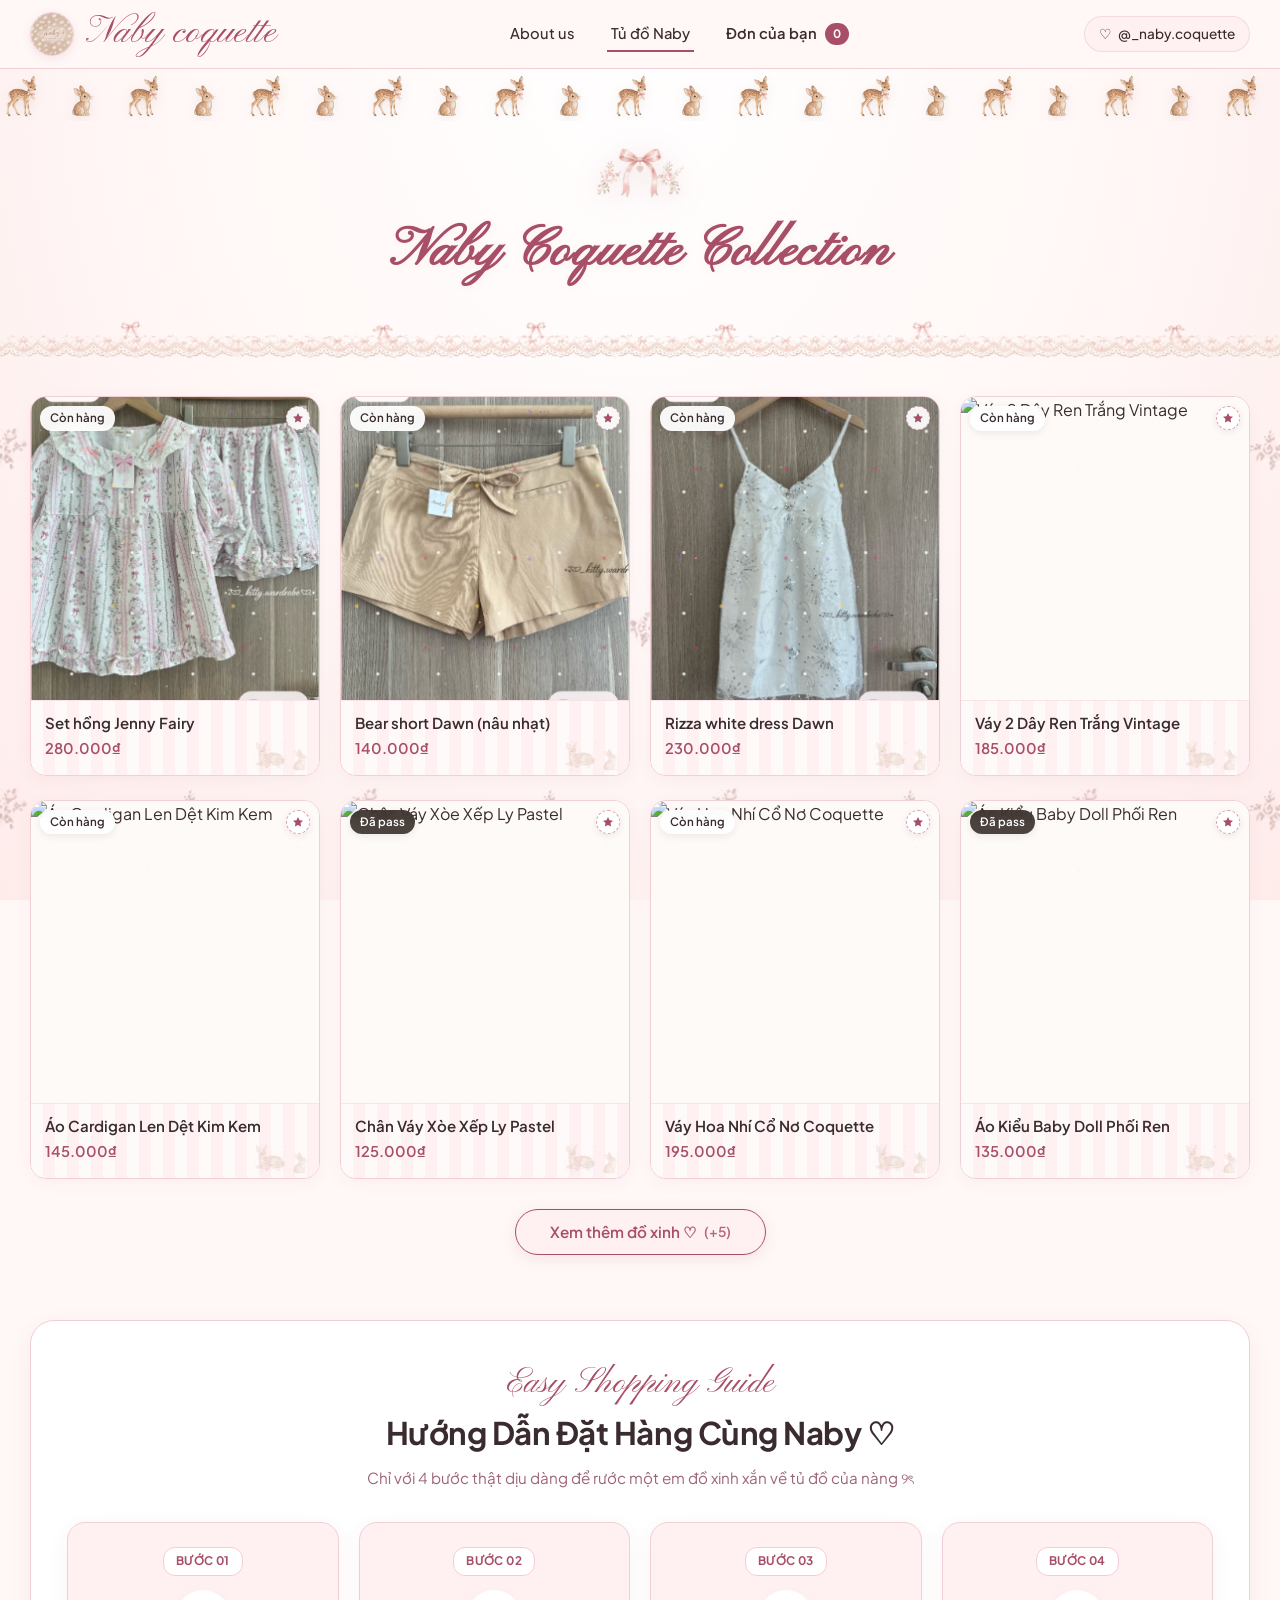
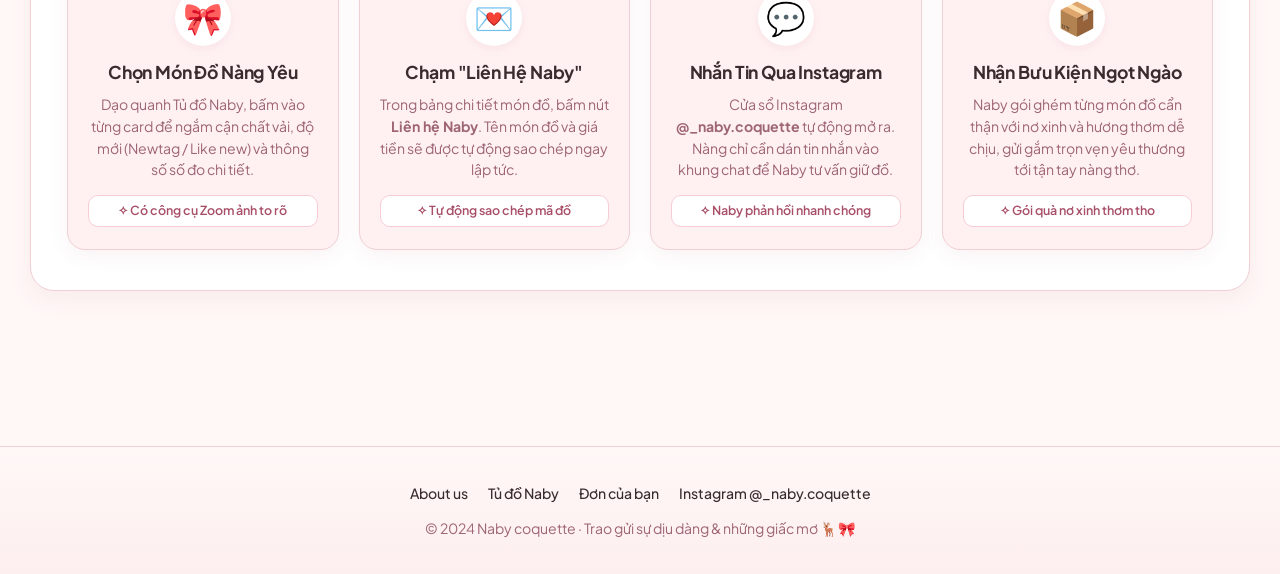
==== index.html @ 5e93a049 "Go bo vung nen hong cuc bo o header, giu nguyen nen tu nhien cua web khong co hoa tiet tu dai ruy ba" ====
<!DOCTYPE html>
<html lang="vi">
<head>
  <meta charset="UTF-8">
  <meta name="viewport" content="width=device-width, initial-scale=1.0">
  <title>Naby coquette ♡ Tủ Đồ Tiểu Thư</title>
  <link rel="icon" type="image/jpeg" href="assets/logo.jpg">
  
  <!-- Font chữ Pinyon Script lãng mạn & Plus Jakarta Sans thanh lịch chuẩn nét -->
  <link rel="preconnect" href="https://fonts.googleapis.com">
  <link rel="preconnect" href="https://fonts.gstatic.com" crossorigin>
  <link href="https://fonts.googleapis.com/css2?family=Pinyon+Script&family=Plus+Jakarta+Sans:ital,wght@0,400;0,500;0,600;0,700;1,400;1,600&display=swap" rel="stylesheet">
  
  <link rel="stylesheet" href="css/style.css">
</head>
<body>

  <!-- 1. THANH ĐIỀU HƯỚNG TRÊN CÙNG (STICKY NAVBAR) -->
  <header class="top-navbar">
    <div class="navbar-container">
      <!-- Logo bên trái -->
      <a href="index.html" class="brand-logo">
        <img src="assets/logo.jpg" alt="Naby coquette" class="brand-logo-img">
        <span class="brand-name">Naby coquette</span>
      </a>

      <!-- 3 Nút cụ thể theo yêu cầu: About us, Tủ đồ Naby, Đơn của bạn -->
      <nav class="nav-links-group">
        <a href="about.html" class="nav-link">About us</a>
        <a href="index.html" class="nav-link active">Tủ đồ Naby</a>
        <a href="orders.html" class="nav-link cart-trigger-link">
          Đơn của bạn <span class="cart-badge-pill" id="cartCount">0</span>
        </a>
      </nav>

      <!-- Phía bên phải: Instagram -->
      <div class="nav-right-actions">
        <a href="https://instagram.com/_naby.coquette" target="_blank" class="ig-pill-btn">
          <span>♡</span>
          <span>@_naby.coquette</span>
        </a>
      </div>
    </div>
  </header>

  <!-- DẢI LINH VẬT NAI & THỎ CHẠY NGANG KHÔNG NỀN (FULL NAI & THỎ, KHÔNG KHOẢNG TRỐNG, LẶP VÔ TẬN) -->
  <div class="mascot-marquee-divider" aria-hidden="true">
    <div class="mascot-marquee-track">
      <!-- Group 1 (56 linh vật liên tục phủ kín màn hình) -->
      <div class="mascot-marquee-group">
        <div class="mascot-parade-item deer-bob">
          <img src="assets/elements/fawn_mascot_hd.png" alt="Fawn" class="parade-fawn">
        </div>
        <div class="mascot-parade-item bunny-hop">
          <img src="assets/elements/bunny_mascot.png" alt="Bunny" class="parade-bunny">
        </div>
        <div class="mascot-parade-item deer-bob delay-1">
          <img src="assets/elements/fawn_mascot_hd.png" alt="Fawn" class="parade-fawn">
        </div>
        <div class="mascot-parade-item bunny-hop delay-2">
          <img src="assets/elements/bunny_mascot.png" alt="Bunny" class="parade-bunny">
        </div>
        <div class="mascot-parade-item deer-bob">
          <img src="assets/elements/fawn_mascot_hd.png" alt="Fawn" class="parade-fawn">
        </div>
        <div class="mascot-parade-item bunny-hop delay-1">
          <img src="assets/elements/bunny_mascot.png" alt="Bunny" class="parade-bunny">
        </div>
        <div class="mascot-parade-item deer-bob delay-2">
          <img src="assets/elements/fawn_mascot_hd.png" alt="Fawn" class="parade-fawn">
        </div>
        <div class="mascot-parade-item bunny-hop">
          <img src="assets/elements/bunny_mascot.png" alt="Bunny" class="parade-bunny">
        </div>
        <div class="mascot-parade-item deer-bob">
          <img src="assets/elements/fawn_mascot_hd.png" alt="Fawn" class="parade-fawn">
        </div>
        <div class="mascot-parade-item bunny-hop">
          <img src="assets/elements/bunny_mascot.png" alt="Bunny" class="parade-bunny">
        </div>
        <div class="mascot-parade-item deer-bob delay-1">
          <img src="assets/elements/fawn_mascot_hd.png" alt="Fawn" class="parade-fawn">
        </div>
        <div class="mascot-parade-item bunny-hop delay-2">
          <img src="assets/elements/bunny_mascot.png" alt="Bunny" class="parade-bunny">
        </div>
        <div class="mascot-parade-item deer-bob">
          <img src="assets/elements/fawn_mascot_hd.png" alt="Fawn" class="parade-fawn">
        </div>
        <div class="mascot-parade-item bunny-hop delay-1">
          <img src="assets/elements/bunny_mascot.png" alt="Bunny" class="parade-bunny">
        </div>
        <div class="mascot-parade-item deer-bob delay-2">
          <img src="assets/elements/fawn_mascot_hd.png" alt="Fawn" class="parade-fawn">
        </div>
        <div class="mascot-parade-item bunny-hop">
          <img src="assets/elements/bunny_mascot.png" alt="Bunny" class="parade-bunny">
        </div>
        <div class="mascot-parade-item deer-bob">
          <img src="assets/elements/fawn_mascot_hd.png" alt="Fawn" class="parade-fawn">
        </div>
        <div class="mascot-parade-item bunny-hop">
          <img src="assets/elements/bunny_mascot.png" alt="Bunny" class="parade-bunny">
        </div>
        <div class="mascot-parade-item deer-bob delay-1">
          <img src="assets/elements/fawn_mascot_hd.png" alt="Fawn" class="parade-fawn">
        </div>
        <div class="mascot-parade-item bunny-hop delay-2">
          <img src="assets/elements/bunny_mascot.png" alt="Bunny" class="parade-bunny">
        </div>
        <div class="mascot-parade-item deer-bob">
          <img src="assets/elements/fawn_mascot_hd.png" alt="Fawn" class="parade-fawn">
        </div>
        <div class="mascot-parade-item bunny-hop delay-1">
          <img src="assets/elements/bunny_mascot.png" alt="Bunny" class="parade-bunny">
        </div>
        <div class="mascot-parade-item deer-bob delay-2">
          <img src="assets/elements/fawn_mascot_hd.png" alt="Fawn" class="parade-fawn">
        </div>
        <div class="mascot-parade-item bunny-hop">
          <img src="assets/elements/bunny_mascot.png" alt="Bunny" class="parade-bunny">
        </div>
        <div class="mascot-parade-item deer-bob">
          <img src="assets/elements/fawn_mascot_hd.png" alt="Fawn" class="parade-fawn">
        </div>
        <div class="mascot-parade-item bunny-hop">
          <img src="assets/elements/bunny_mascot.png" alt="Bunny" class="parade-bunny">
        </div>
        <div class="mascot-parade-item deer-bob delay-1">
          <img src="assets/elements/fawn_mascot_hd.png" alt="Fawn" class="parade-fawn">
        </div>
        <div class="mascot-parade-item bunny-hop delay-2">
          <img src="assets/elements/bunny_mascot.png" alt="Bunny" class="parade-bunny">
        </div>
        <div class="mascot-parade-item deer-bob">
          <img src="assets/elements/fawn_mascot_hd.png" alt="Fawn" class="parade-fawn">
        </div>
        <div class="mascot-parade-item bunny-hop delay-1">
          <img src="assets/elements/bunny_mascot.png" alt="Bunny" class="parade-bunny">
        </div>
        <div class="mascot-parade-item deer-bob delay-2">
          <img src="assets/elements/fawn_mascot_hd.png" alt="Fawn" class="parade-fawn">
        </div>
        <div class="mascot-parade-item bunny-hop">
          <img src="assets/elements/bunny_mascot.png" alt="Bunny" class="parade-bunny">
        </div>
        <div class="mascot-parade-item deer-bob">
          <img src="assets/elements/fawn_mascot_hd.png" alt="Fawn" class="parade-fawn">
        </div>
        <div class="mascot-parade-item bunny-hop">
          <img src="assets/elements/bunny_mascot.png" alt="Bunny" class="parade-bunny">
        </div>
        <div class="mascot-parade-item deer-bob delay-1">
          <img src="assets/elements/fawn_mascot_hd.png" alt="Fawn" class="parade-fawn">
        </div>
        <div class="mascot-parade-item bunny-hop delay-2">
          <img src="assets/elements/bunny_mascot.png" alt="Bunny" class="parade-bunny">
        </div>
        <div class="mascot-parade-item deer-bob">
          <img src="assets/elements/fawn_mascot_hd.png" alt="Fawn" class="parade-fawn">
        </div>
        <div class="mascot-parade-item bunny-hop delay-1">
          <img src="assets/elements/bunny_mascot.png" alt="Bunny" class="parade-bunny">
        </div>
        <div class="mascot-parade-item deer-bob delay-2">
          <img src="assets/elements/fawn_mascot_hd.png" alt="Fawn" class="parade-fawn">
        </div>
        <div class="mascot-parade-item bunny-hop">
          <img src="assets/elements/bunny_mascot.png" alt="Bunny" class="parade-bunny">
        </div>
        <div class="mascot-parade-item deer-bob">
          <img src="assets/elements/fawn_mascot_hd.png" alt="Fawn" class="parade-fawn">
        </div>
        <div class="mascot-parade-item bunny-hop">
          <img src="assets/elements/bunny_mascot.png" alt="Bunny" class="parade-bunny">
        </div>
        <div class="mascot-parade-item deer-bob delay-1">
          <img src="assets/elements/fawn_mascot_hd.png" alt="Fawn" class="parade-fawn">
        </div>
        <div class="mascot-parade-item bunny-hop delay-2">
          <img src="assets/elements/bunny_mascot.png" alt="Bunny" class="parade-bunny">
        </div>
        <div class="mascot-parade-item deer-bob">
          <img src="assets/elements/fawn_mascot_hd.png" alt="Fawn" class="parade-fawn">
        </div>
        <div class="mascot-parade-item bunny-hop delay-1">
          <img src="assets/elements/bunny_mascot.png" alt="Bunny" class="parade-bunny">
        </div>
        <div class="mascot-parade-item deer-bob delay-2">
          <img src="assets/elements/fawn_mascot_hd.png" alt="Fawn" class="parade-fawn">
        </div>
        <div class="mascot-parade-item bunny-hop">
          <img src="assets/elements/bunny_mascot.png" alt="Bunny" class="parade-bunny">
        </div>
        <div class="mascot-parade-item deer-bob">
          <img src="assets/elements/fawn_mascot_hd.png" alt="Fawn" class="parade-fawn">
        </div>
        <div class="mascot-parade-item bunny-hop">
          <img src="assets/elements/bunny_mascot.png" alt="Bunny" class="parade-bunny">
        </div>
        <div class="mascot-parade-item deer-bob delay-1">
          <img src="assets/elements/fawn_mascot_hd.png" alt="Fawn" class="parade-fawn">
        </div>
        <div class="mascot-parade-item bunny-hop delay-2">
          <img src="assets/elements/bunny_mascot.png" alt="Bunny" class="parade-bunny">
        </div>
        <div class="mascot-parade-item deer-bob">
          <img src="assets/elements/fawn_mascot_hd.png" alt="Fawn" class="parade-fawn">
        </div>
        <div class="mascot-parade-item bunny-hop delay-1">
          <img src="assets/elements/bunny_mascot.png" alt="Bunny" class="parade-bunny">
        </div>
        <div class="mascot-parade-item deer-bob delay-2">
          <img src="assets/elements/fawn_mascot_hd.png" alt="Fawn" class="parade-fawn">
        </div>
        <div class="mascot-parade-item bunny-hop">
          <img src="assets/elements/bunny_mascot.png" alt="Bunny" class="parade-bunny">
        </div>
      </div>
      <!-- Group 2 (Bản sao hoàn hảo để lặp vô tận không vết ghép) -->
      <div class="mascot-marquee-group">
        <div class="mascot-parade-item deer-bob">
          <img src="assets/elements/fawn_mascot_hd.png" alt="Fawn" class="parade-fawn">
        </div>
        <div class="mascot-parade-item bunny-hop">
          <img src="assets/elements/bunny_mascot.png" alt="Bunny" class="parade-bunny">
        </div>
        <div class="mascot-parade-item deer-bob delay-1">
          <img src="assets/elements/fawn_mascot_hd.png" alt="Fawn" class="parade-fawn">
        </div>
        <div class="mascot-parade-item bunny-hop delay-2">
          <img src="assets/elements/bunny_mascot.png" alt="Bunny" class="parade-bunny">
        </div>
        <div class="mascot-parade-item deer-bob">
          <img src="assets/elements/fawn_mascot_hd.png" alt="Fawn" class="parade-fawn">
        </div>
        <div class="mascot-parade-item bunny-hop delay-1">
          <img src="assets/elements/bunny_mascot.png" alt="Bunny" class="parade-bunny">
        </div>
        <div class="mascot-parade-item deer-bob delay-2">
          <img src="assets/elements/fawn_mascot_hd.png" alt="Fawn" class="parade-fawn">
        </div>
        <div class="mascot-parade-item bunny-hop">
          <img src="assets/elements/bunny_mascot.png" alt="Bunny" class="parade-bunny">
        </div>
        <div class="mascot-parade-item deer-bob">
          <img src="assets/elements/fawn_mascot_hd.png" alt="Fawn" class="parade-fawn">
        </div>
        <div class="mascot-parade-item bunny-hop">
          <img src="assets/elements/bunny_mascot.png" alt="Bunny" class="parade-bunny">
        </div>
        <div class="mascot-parade-item deer-bob delay-1">
          <img src="assets/elements/fawn_mascot_hd.png" alt="Fawn" class="parade-fawn">
        </div>
        <div class="mascot-parade-item bunny-hop delay-2">
          <img src="assets/elements/bunny_mascot.png" alt="Bunny" class="parade-bunny">
        </div>
        <div class="mascot-parade-item deer-bob">
          <img src="assets/elements/fawn_mascot_hd.png" alt="Fawn" class="parade-fawn">
        </div>
        <div class="mascot-parade-item bunny-hop delay-1">
          <img src="assets/elements/bunny_mascot.png" alt="Bunny" class="parade-bunny">
        </div>
        <div class="mascot-parade-item deer-bob delay-2">
          <img src="assets/elements/fawn_mascot_hd.png" alt="Fawn" class="parade-fawn">
        </div>
        <div class="mascot-parade-item bunny-hop">
          <img src="assets/elements/bunny_mascot.png" alt="Bunny" class="parade-bunny">
        </div>
        <div class="mascot-parade-item deer-bob">
          <img src="assets/elements/fawn_mascot_hd.png" alt="Fawn" class="parade-fawn">
        </div>
        <div class="mascot-parade-item bunny-hop">
          <img src="assets/elements/bunny_mascot.png" alt="Bunny" class="parade-bunny">
        </div>
        <div class="mascot-parade-item deer-bob delay-1">
          <img src="assets/elements/fawn_mascot_hd.png" alt="Fawn" class="parade-fawn">
        </div>
        <div class="mascot-parade-item bunny-hop delay-2">
          <img src="assets/elements/bunny_mascot.png" alt="Bunny" class="parade-bunny">
        </div>
        <div class="mascot-parade-item deer-bob">
          <img src="assets/elements/fawn_mascot_hd.png" alt="Fawn" class="parade-fawn">
        </div>
        <div class="mascot-parade-item bunny-hop delay-1">
          <img src="assets/elements/bunny_mascot.png" alt="Bunny" class="parade-bunny">
        </div>
        <div class="mascot-parade-item deer-bob delay-2">
          <img src="assets/elements/fawn_mascot_hd.png" alt="Fawn" class="parade-fawn">
        </div>
        <div class="mascot-parade-item bunny-hop">
          <img src="assets/elements/bunny_mascot.png" alt="Bunny" class="parade-bunny">
        </div>
        <div class="mascot-parade-item deer-bob">
          <img src="assets/elements/fawn_mascot_hd.png" alt="Fawn" class="parade-fawn">
        </div>
        <div class="mascot-parade-item bunny-hop">
          <img src="assets/elements/bunny_mascot.png" alt="Bunny" class="parade-bunny">
        </div>
        <div class="mascot-parade-item deer-bob delay-1">
          <img src="assets/elements/fawn_mascot_hd.png" alt="Fawn" class="parade-fawn">
        </div>
        <div class="mascot-parade-item bunny-hop delay-2">
          <img src="assets/elements/bunny_mascot.png" alt="Bunny" class="parade-bunny">
        </div>
        <div class="mascot-parade-item deer-bob">
          <img src="assets/elements/fawn_mascot_hd.png" alt="Fawn" class="parade-fawn">
        </div>
        <div class="mascot-parade-item bunny-hop delay-1">
          <img src="assets/elements/bunny_mascot.png" alt="Bunny" class="parade-bunny">
        </div>
        <div class="mascot-parade-item deer-bob delay-2">
          <img src="assets/elements/fawn_mascot_hd.png" alt="Fawn" class="parade-fawn">
        </div>
        <div class="mascot-parade-item bunny-hop">
          <img src="assets/elements/bunny_mascot.png" alt="Bunny" class="parade-bunny">
        </div>
        <div class="mascot-parade-item deer-bob">
          <img src="assets/elements/fawn_mascot_hd.png" alt="Fawn" class="parade-fawn">
        </div>
        <div class="mascot-parade-item bunny-hop">
          <img src="assets/elements/bunny_mascot.png" alt="Bunny" class="parade-bunny">
        </div>
        <div class="mascot-parade-item deer-bob delay-1">
          <img src="assets/elements/fawn_mascot_hd.png" alt="Fawn" class="parade-fawn">
        </div>
        <div class="mascot-parade-item bunny-hop delay-2">
          <img src="assets/elements/bunny_mascot.png" alt="Bunny" class="parade-bunny">
        </div>
        <div class="mascot-parade-item deer-bob">
          <img src="assets/elements/fawn_mascot_hd.png" alt="Fawn" class="parade-fawn">
        </div>
        <div class="mascot-parade-item bunny-hop delay-1">
          <img src="assets/elements/bunny_mascot.png" alt="Bunny" class="parade-bunny">
        </div>
        <div class="mascot-parade-item deer-bob delay-2">
          <img src="assets/elements/fawn_mascot_hd.png" alt="Fawn" class="parade-fawn">
        </div>
        <div class="mascot-parade-item bunny-hop">
          <img src="assets/elements/bunny_mascot.png" alt="Bunny" class="parade-bunny">
        </div>
        <div class="mascot-parade-item deer-bob">
          <img src="assets/elements/fawn_mascot_hd.png" alt="Fawn" class="parade-fawn">
        </div>
        <div class="mascot-parade-item bunny-hop">
          <img src="assets/elements/bunny_mascot.png" alt="Bunny" class="parade-bunny">
        </div>
        <div class="mascot-parade-item deer-bob delay-1">
          <img src="assets/elements/fawn_mascot_hd.png" alt="Fawn" class="parade-fawn">
        </div>
        <div class="mascot-parade-item bunny-hop delay-2">
          <img src="assets/elements/bunny_mascot.png" alt="Bunny" class="parade-bunny">
        </div>
        <div class="mascot-parade-item deer-bob">
          <img src="assets/elements/fawn_mascot_hd.png" alt="Fawn" class="parade-fawn">
        </div>
        <div class="mascot-parade-item bunny-hop delay-1">
          <img src="assets/elements/bunny_mascot.png" alt="Bunny" class="parade-bunny">
        </div>
        <div class="mascot-parade-item deer-bob delay-2">
          <img src="assets/elements/fawn_mascot_hd.png" alt="Fawn" class="parade-fawn">
        </div>
        <div class="mascot-parade-item bunny-hop">
          <img src="assets/elements/bunny_mascot.png" alt="Bunny" class="parade-bunny">
        </div>
        <div class="mascot-parade-item deer-bob">
          <img src="assets/elements/fawn_mascot_hd.png" alt="Fawn" class="parade-fawn">
        </div>
        <div class="mascot-parade-item bunny-hop">
          <img src="assets/elements/bunny_mascot.png" alt="Bunny" class="parade-bunny">
        </div>
        <div class="mascot-parade-item deer-bob delay-1">
          <img src="assets/elements/fawn_mascot_hd.png" alt="Fawn" class="parade-fawn">
        </div>
        <div class="mascot-parade-item bunny-hop delay-2">
          <img src="assets/elements/bunny_mascot.png" alt="Bunny" class="parade-bunny">
        </div>
        <div class="mascot-parade-item deer-bob">
          <img src="assets/elements/fawn_mascot_hd.png" alt="Fawn" class="parade-fawn">
        </div>
        <div class="mascot-parade-item bunny-hop delay-1">
          <img src="assets/elements/bunny_mascot.png" alt="Bunny" class="parade-bunny">
        </div>
        <div class="mascot-parade-item deer-bob delay-2">
          <img src="assets/elements/fawn_mascot_hd.png" alt="Fawn" class="parade-fawn">
        </div>
        <div class="mascot-parade-item bunny-hop">
          <img src="assets/elements/bunny_mascot.png" alt="Bunny" class="parade-bunny">
        </div>
      </div>
    </div>
  </div>

    <!-- Tiêu đề danh mục sản phẩm -->
    <div class="content-container">
      <div class="catalog-header">
        <div class="catalog-header-bow">
          <img src="assets/elements/coquette_pink_bow.png" alt="Naby Coquette Pink Bow" class="catalog-bow-motif">
        </div>
        <h1 class="wardrobe-script-tag">Naby Coquette Collection</h1>
      </div>
    </div>

  <!-- Dải ruy băng ren kéo dài full màn hình ngăn cách chuẩn ảnh mẫu 1 -->
  <div class="lace-ribbon-divider" aria-hidden="true"></div>

  <!-- PHẦN THÂN TỦ ĐỒ NABY (NỀN CÓ HOẠ TIẾT HOA NHÍ VINTAGE) -->
  <main class="main-content-white wardrobe-page-main">
    <div class="content-container">

      <!-- Danh mục sản phẩm & Lưới 4 cột -->
      <section class="catalog-section" id="wardrobe-section">
        <!-- Lưới sản phẩm 4 cột chuẩn phong cách ảnh mẫu -->
        <div class="products-grid-4col" id="productsGrid"></div>

        <!-- Nút Xem thêm sản phẩm (mặc định chỉ hiện 8 card) -->
        <div class="load-more-container" id="loadMoreContainer">
          <button class="btn-load-more" id="btnLoadMore" type="button">
            <span>Xem thêm đồ xinh ♡</span>
            <span class="load-more-count" id="loadMoreCount">(+6)</span>
          </button>
        </div>
      </section>

      <!-- HƯỚNG DẪN ĐẶT HÀNG (DẠNG CARD BÌNH THƯỜNG KHÔNG CAROUSEL) -->
      <section class="order-guide-section" id="orderGuideSection">
        <div class="order-guide-header">
          <span class="guide-subtitle-script">Easy Shopping Guide</span>
          <h2 class="guide-main-title">Hướng Dẫn Đặt Hàng Cùng Naby ♡</h2>
          <p class="guide-intro-desc">
            Chỉ với 4 bước thật dịu dàng để rước một em đồ xinh xắn về tủ đồ của nàng ୨ৎ
          </p>
        </div>

        <!-- Lưới 4 Card Hướng Dẫn bình thường -->
        <div class="guide-cards-grid" id="guideCardsGrid">
          <!-- Bước 1 -->
          <div class="guide-card">
            <div class="guide-card-badge">Bước 01</div>
            <div class="guide-card-icon">🎀</div>
            <h3 class="guide-card-title">Chọn Món Đồ Nàng Yêu</h3>
            <p class="guide-card-desc">
              Dạo quanh Tủ đồ Naby, bấm vào từng card để ngắm cận chất vải, độ mới (Newtag / Like new) và thông số số đo chi tiết.
            </p>
            <div class="guide-card-tip">✧ Có công cụ Zoom ảnh to rõ</div>
          </div>

          <!-- Bước 2 -->
          <div class="guide-card">
            <div class="guide-card-badge">Bước 02</div>
            <div class="guide-card-icon">💌</div>
            <h3 class="guide-card-title">Chạm "Liên Hệ Naby"</h3>
            <p class="guide-card-desc">
              Trong bảng chi tiết món đồ, bấm nút <strong>Liên hệ Naby</strong>. Tên món đồ và giá tiền sẽ được tự động sao chép ngay lập tức.
            </p>
            <div class="guide-card-tip">✧ Tự động sao chép mã đồ</div>
          </div>

          <!-- Bước 3 -->
          <div class="guide-card">
            <div class="guide-card-badge">Bước 03</div>
            <div class="guide-card-icon">💬</div>
            <h3 class="guide-card-title">Nhắn Tin Qua Instagram</h3>
            <p class="guide-card-desc">
              Cửa sổ Instagram <strong>@_naby.coquette</strong> tự động mở ra. Nàng chỉ cần dán tin nhắn vào khung chat để Naby tư vấn giữ đồ.
            </p>
            <div class="guide-card-tip">✧ Naby phản hồi nhanh chóng</div>
          </div>

          <!-- Bước 4 -->
          <div class="guide-card">
            <div class="guide-card-badge">Bước 04</div>
            <div class="guide-card-icon">📦</div>
            <h3 class="guide-card-title">Nhận Bưu Kiện Ngọt Ngào</h3>
            <p class="guide-card-desc">
              Naby gói ghém từng món đồ cẩn thận với nơ xinh và hương thơm dễ chịu, gửi gắm trọn vẹn yêu thương tới tận tay nàng thơ.
            </p>
            <div class="guide-card-tip">✧ Gói quà nơ xinh thơm tho</div>
          </div>
        </div>
      </section>

    </div>
  </main>

  <!-- POPUP CHI TIẾT SẢN PHẨM (CHUẨN ẢNH 2 THE NABY LOOK) -->
  <div class="product-modal-backdrop" id="productModal" style="display: none;" aria-hidden="true">
    <div class="product-modal-card" role="dialog" aria-modal="true">
      <button class="modal-close-btn" id="modalCloseBtn" type="button" aria-label="Đóng popup">✕</button>

      <!-- Khung xem ảnh chính -->
      <div class="modal-gallery-stage">
        <img src="" alt="" class="modal-main-image" id="modalMainImg">

        <!-- Nút Prev / Next ảnh -->
        <button class="modal-arrow-btn modal-arrow-prev" id="modalPrevBtn" type="button" aria-label="Ảnh trước">
          <svg width="20" height="20" viewBox="0 0 24 24" fill="none" stroke="currentColor" stroke-width="2.5" stroke-linecap="round" stroke-linejoin="round">
            <polyline points="15 18 9 12 15 6"></polyline>
          </svg>
        </button>
        <button class="modal-arrow-btn modal-arrow-next" id="modalNextBtn" type="button" aria-label="Ảnh sau">
          <svg width="20" height="20" viewBox="0 0 24 24" fill="none" stroke="currentColor" stroke-width="2.5" stroke-linecap="round" stroke-linejoin="round">
            <polyline points="9 18 15 12 9 6"></polyline>
          </svg>
        </button>

        <!-- Thanh công cụ Zoom ở giữa phía dưới ảnh -->
        <div class="modal-zoom-controls">
          <button class="modal-zoom-action" id="modalZoomOut" type="button" title="Thu nhỏ">
            <svg width="14" height="14" viewBox="0 0 24 24" fill="none" stroke="currentColor" stroke-width="2.5"><circle cx="11" cy="11" r="8"/><line x1="21" y1="21" x2="16.65" y2="16.65"/><line x1="8" y1="11" x2="14" y2="11"/></svg>
          </button>
          <span class="modal-zoom-val" id="modalZoomVal">100%</span>
          <button class="modal-zoom-action" id="modalZoomIn" type="button" title="Phóng to">
            <svg width="14" height="14" viewBox="0 0 24 24" fill="none" stroke="currentColor" stroke-width="2.5"><circle cx="11" cy="11" r="8"/><line x1="21" y1="21" x2="16.65" y2="16.65"/><line x1="11" y1="8" x2="11" y2="14"/><line x1="8" y1="11" x2="14" y2="11"/></svg>
          </button>
          <button class="modal-zoom-action" id="modalZoomReset" type="button" title="Đặt lại">
            <svg width="14" height="14" viewBox="0 0 24 24" fill="none" stroke="currentColor" stroke-width="2.5"><path d="M3 12a9 9 0 1 0 9-9 9.75 9.75 0 0 0-6.74 2.74L3 8"/><polyline points="3 3 3 8 8 8"/></svg>
          </button>
        </div>

        <!-- Đếm số ảnh góc phải phía dưới ảnh -->
        <div class="modal-image-counter" id="modalImgCounter">1 / 1</div>
      </div>

      <!-- Thông tin sản phẩm -->
      <div class="modal-body-content">
        <div class="modal-brand-tag">THE NABY LOOK</div>
        <div class="modal-title-price-row">
          <h2 class="modal-prod-title" id="modalProdTitle"></h2>
          <div class="modal-prod-price" id="modalProdPrice"></div>
        </div>

        <!-- Chi tiết thông số món đồ (hiển thị khi ấn vào card) -->
        <div class="modal-specs-box" id="modalSpecsBox"></div>

        <!-- Khung chỉ 1 ô duy nhất: Liên hệ Naby (theo đúng yêu cầu người dùng) -->
        <div class="modal-contact-box">
          <p class="modal-contact-hint">Chọn điều bạn muốn, Naby đã sẵn sàng hỗ trợ bạn ♡</p>
          <button class="btn-contact-naby" id="btnContactNaby" type="button">
            <svg width="18" height="18" viewBox="0 0 24 24" fill="none" stroke="currentColor" stroke-width="2" stroke-linecap="round" stroke-linejoin="round">
              <rect width="20" height="20" x="2" y="2" rx="5" ry="5"></rect>
              <path d="M16 11.37A4 4 0 1 1 12.63 8 4 4 0 0 1 16 11.37z"></path>
              <line x1="17.5" y1="6.5" x2="17.51" y2="6.5"></line>
            </svg>
            <span>Liên hệ Naby</span>
          </button>
        </div>

        <!-- Dải thumbnail ảnh nhỏ phía dưới -->
        <div class="modal-thumbs-row" id="modalThumbsRow"></div>
      </div>
    </div>
  </div>

  <!-- THÔNG BÁO TOAST KHI THÊM ĐỒ VÀO GIỎ -->
  <div class="toast-notification" id="toastNotification">
    <span class="toast-icon">🎀</span>
    <span class="toast-message" id="toastMessage">Đã thêm vào Đơn của bạn ♡</span>
    <a href="orders.html" class="toast-link">Xem đơn →</a>
  </div>

  <!-- CHÂN TRANG FOOTER -->
  <footer class="site-footer">
    <div class="footer-links">
      <a href="about.html" class="footer-link">About us</a>
      <a href="index.html" class="footer-link">Tủ đồ Naby</a>
      <a href="orders.html" class="footer-link">Đơn của bạn</a>
      <a href="https://instagram.com/_naby.coquette" target="_blank" class="footer-link">Instagram @_naby.coquette</a>
    </div>
    <p>© 2024 Naby coquette · Trao gửi sự dịu dàng & những giấc mơ 🦌🎀</p>
  </footer>

  <!-- SCRIPTS -->
  <script src="js/items.js"></script>
  <script src="js/app.js"></script>
</body>
</html>
---- css/style.css ----
/* ====================================================
   NABY COQUETTE - BOUTIQUE MINIMAL & VINTAGE BANNER
   Bố cục chuẩn theo ảnh 2 (Mandy Crimson style)
   Hero banner ảnh 3 & Nền trắng tinh khôi bên dưới
==================================================== */

:root {
  /* Nền chính theo yêu cầu */
  --bg-page: #FFF8F7;
  --bg-pastel-pink: #FFF8F7;
  --bg-pastel-light: #ffffff;
  --bg-soft: #FFF1F2;
  --bg-white: transparent;

  /* Khung/card theo yêu cầu */
  --bg-card: #FFF1F2;
  --bg-card-solid: #FFF1F2;
  --bg-banner-frame: #FFF1F2;
  --border-card: #F0CFD5;
  --border-banner: #F0CFD5;
  --border-pink: #E5B4BE;
  --border-pink-light: #F0CFD5;
  --border-light: rgba(168, 79, 104, 0.14);
  --border-dark: #3a2b2e;

  --fawn-dark: #3a2b2e;
  --fawn-brown: #6b4d54;

  /* Hồng đậm nhấn theo yêu cầu */
  --dusty-rose: #A84F68;
  --dusty-rose-light: #FCE8EC;
  --ribbon-pink: #F8D5DE;
  --price-color: #A84F68;

  /* Hồng chữ phụ theo yêu cầu */
  --text-muted: #9E6575;

  --font-script: 'Pinyon Script', cursive;
  --font-sans: 'Plus Jakarta Sans', -apple-system, BlinkMacSystemFont, 'Segoe UI', Roboto, sans-serif;
  --font-serif: var(--font-sans);
}

* {
  box-sizing: border-box;
  margin: 0;
  padding: 0;
  scroll-behavior: smooth;
  -webkit-tap-highlight-color: transparent;
}

body {
  background-color: #FFF8F7;
  background-image: 
    radial-gradient(ellipse at 50% 0%, #ffffff 0%, #FFF8F7 50%, #FEECEB 100%),
    radial-gradient(circle at 15% 40%, rgba(255, 241, 242, 0.8) 0%, transparent 60%),
    radial-gradient(circle at 85% 75%, rgba(254, 235, 238, 0.8) 0%, transparent 60%);
  background-repeat: no-repeat;
  background-position: center top;
  background-size: 100% 100%;
  background-attachment: fixed;
  color: var(--fawn-dark);
  font-family: var(--font-sans);
  line-height: 1.6;
  min-height: 100vh;
  overflow-x: hidden;
}

/* Hoạ tiết hoa nhí vintage trên trang About & trang Orders */
body.page-about,
body.page-orders {
  background-image: 
    url('../assets/elements/coquette_floral_pattern_tile.png'),
    radial-gradient(ellipse at 50% 0%, #ffffff 0%, #FFF8F7 50%, #FEECEB 100%),
    radial-gradient(circle at 15% 40%, rgba(255, 241, 242, 0.8) 0%, transparent 60%),
    radial-gradient(circle at 85% 75%, rgba(254, 235, 238, 0.8) 0%, transparent 60%);
  background-repeat: 
    repeat,
    no-repeat,
    no-repeat,
    no-repeat;
  background-position: 
    center top,
    center top,
    center top,
    center top;
  background-size: 
    360px 360px,
    100% 100%,
    100% 100%,
    100% 100%;
  background-attachment: 
    fixed,
    fixed,
    fixed,
    fixed;
}

@media (max-width: 768px) {
  body.page-about,
  body.page-orders {
    background-size: 
      260px 260px,
      100% 100%,
      100% 100%,
      100% 100%;
    background-attachment: 
      scroll,
      fixed,
      fixed,
      fixed;
  }
}

/* ====================================================
   1. THANH ĐIỀU HƯỚNG TRÊN CÙNG (STICKY NAVBAR MỜ TRONG SUỐT)
==================================================== */
.top-navbar {
  position: sticky;
  top: 0;
  background: rgba(255, 248, 247, 0.95);
  backdrop-filter: blur(12px);
  -webkit-backdrop-filter: blur(12px);
  border-bottom: 1px solid var(--border-card);
  z-index: 1000;
  transition: all 0.3s ease;
}

.navbar-container {
  max-width: 1320px;
  margin: 0 auto;
  padding: 12px 30px;
  display: flex;
  align-items: center;
  justify-content: space-between;
}

/* Logo bên trái */
.brand-logo {
  display: flex;
  align-items: center;
  gap: 12px;
  text-decoration: none;
  color: var(--fawn-dark);
}
.brand-logo-img {
  width: 44px;
  height: 44px;
  border-radius: 50%;
  object-fit: cover;
  border: 1.5px solid var(--border-card);
  box-shadow: 0 3px 10px rgba(168, 79, 104, 0.12);
  transition: transform 0.3s ease, box-shadow 0.3s ease;
  flex-shrink: 0;
}
.brand-logo:hover .brand-logo-img {
  transform: rotate(-6deg) scale(1.08);
  box-shadow: 0 5px 14px rgba(168, 79, 104, 0.2);
}
.brand-name {
  font-family: var(--font-script);
  font-size: 2.35rem;
  font-weight: 500;
  color: var(--dusty-rose);
  line-height: 1;
  display: inline-block;
  letter-spacing: 0.01em;
  transition: color 0.2s ease;
  white-space: nowrap;
}
.brand-logo:hover .brand-name {
  color: #8e3e54;
}

/* Các nút điều hướng chính: About us, Tủ đồ Naby, Đơn của bạn */
.nav-links-group {
  display: flex;
  align-items: center;
  gap: 28px;
}

.nav-link {
  text-decoration: none;
  color: var(--fawn-dark);
  font-size: 0.92rem;
  font-weight: 500;
  padding: 6px 4px;
  position: relative;
  background: none;
  border: none;
  cursor: pointer;
  font-family: var(--font-sans);
  transition: color 0.25s ease;
  display: inline-flex;
  align-items: center;
  gap: 6px;
}

.nav-link::after {
  content: "";
  position: absolute;
  bottom: 0;
  left: 0;
  width: 0;
  height: 2px;
  background-color: var(--dusty-rose);
  transition: width 0.25s ease;
}

.nav-link:hover {
  color: var(--dusty-rose);
}

.nav-link:hover::after,
.nav-link.active::after {
  width: 100%;
}

/* Nút giỏ hàng "Đơn của bạn" */
.cart-trigger-link {
  font-weight: 600;
}
.cart-badge-pill {
  background: var(--dusty-rose);
  color: #ffffff;
  font-size: 0.72rem;
  font-weight: 700;
  padding: 2px 8px;
  border-radius: 12px;
  margin-left: 2px;
  transition: transform 0.2s ease;
}

/* Nút phụ bên phải: Instagram */
.nav-right-actions {
  display: flex;
  align-items: center;
  gap: 14px;
}
.ig-pill-btn {
  display: inline-flex;
  align-items: center;
  gap: 6px;
  padding: 6px 14px;
  border-radius: 20px;
  border: 1px solid var(--border-light);
  color: var(--fawn-dark);
  text-decoration: none;
  font-size: 0.85rem;
  font-weight: 500;
  transition: all 0.25s ease;
  background: var(--bg-card);
}
.ig-pill-btn:hover {
  border-color: var(--dusty-rose);
  color: var(--dusty-rose);
  background: var(--dusty-rose-light);
}

/* ====================================================
   2. HERO BANNER (ẢNH 3 - BỨC TRANH TOÀN CẢNH NABY)
   Tự động fit và zoom ra vào mượt mà theo kích thước Desktop
==================================================== */
.hero-banner-section {
  width: 100%;
  background: var(--bg-pastel-pink);
  overflow: hidden;
  border-bottom: 1px solid var(--border-light);
  position: relative;
  display: block;
}

.hero-banner-container {
  width: 100%;
  max-width: 100%;
  margin: 0;
  padding: 0;
  position: relative;
  overflow: hidden;
}

.hero-banner-picture {
  display: block;
  width: 100%;
  height: 100%;
}

/* Hiển thị tràn viền 100%, tự động co giãn/zoom theo kích thước màn hình */
.hero-banner-img {
  width: 100%;
  height: auto;
  aspect-ratio: 3 / 1;
  display: block;
  object-fit: cover;
  object-position: center;
  image-rendering: -webkit-optimize-contrast;
  image-rendering: high-quality;
  filter: contrast(1.02);
}

/* ====================================================
   3. PHẦN TỦ ĐỒ NABY (NỀN HOA NHÍ VINTAGE TỪ DẢI RUY BĂNG TRỞ XUỐNG)
==================================================== */
.main-content-white {
  background-color: transparent;
  padding: 0 0 80px;
}

.wardrobe-page-main {
  background-image: url('../assets/elements/coquette_floral_pattern_tile.png');
  background-repeat: repeat;
  background-position: center top;
  background-size: 360px 360px;
  background-attachment: fixed;
}

@media (max-width: 768px) {
  .wardrobe-page-main {
    background-size: 260px 260px;
    background-attachment: scroll;
  }
}

.content-container {
  max-width: 1320px;
  margin: 0 auto;
  padding: 0 30px;
}

/* Tiêu đề mục Tủ đồ "Naby Coquette Collection" */
.catalog-header {
  text-align: center;
  margin-top: 18px;
  margin-bottom: 22px;
}
.wardrobe-script-tag {
  font-family: var(--font-script);
  font-size: clamp(2.6rem, 5.5vw, 3.4rem);
  color: var(--dusty-rose);
  display: block;
  line-height: 1.18;
  margin-bottom: 2px;
  letter-spacing: 0.02em;
  text-shadow: 0 2px 10px rgba(168, 79, 104, 0.06);
}
.catalog-title {
  font-family: var(--font-sans);
  font-size: 2.2rem;
  font-weight: 700;
  color: var(--fawn-dark);
  letter-spacing: -0.02em;
}
.catalog-subtitle {
  font-size: 0.95rem;
  color: var(--text-muted);
  margin-top: 6px;
  font-family: var(--font-sans);
  font-weight: 400;
}

/* Bộ lọc danh mục (gọn gàng, tinh tế với khung trắng) */
.category-filters {
  display: flex;
  justify-content: center;
  gap: 10px;
  margin-bottom: 40px;
  flex-wrap: wrap;
}
.filter-btn {
  background: #FFF1F2;
  border: 1px solid var(--border-card);
  color: var(--fawn-dark);
  padding: 8px 18px;
  border-radius: 20px;
  font-size: 0.88rem;
  font-weight: 500;
  cursor: pointer;
  transition: all 0.2s ease;
  font-family: var(--font-sans);
}
.filter-btn:hover,
.filter-btn.active {
  background: var(--dusty-rose);
  color: #ffffff;
  border-color: var(--dusty-rose);
}

/* ====================================================
   4. LƯỚI SẢN PHẨM & CARD (HIỆU ỨNG CHUẨN ẢNH MẪU)
==================================================== */
.products-grid-4col {
  display: grid;
  grid-template-columns: repeat(4, minmax(0, 1fr));
  gap: 24px 20px;
  margin-bottom: 70px;
}

.product-card {
  display: flex;
  flex-direction: column;
  background: #ffffff;
  border: 1px solid var(--border-card, #F7DDE2);
  border-radius: 16px;
  overflow: hidden;
  box-shadow: 0 4px 16px rgba(168, 79, 104, 0.06);
  cursor: pointer;
  transition: transform 0.28s ease, box-shadow 0.28s ease, border-color 0.28s ease;
  position: relative;
}
.product-card:hover {
  transform: translateY(-5px);
  box-shadow: 0 12px 28px rgba(168, 79, 104, 0.15);
  border-color: #EBB6C2;
}

/* Khung ảnh sản phẩm */
.product-image-wrap {
  position: relative;
  aspect-ratio: 1 / 1.05;
  background: #fdfaf8;
  overflow: hidden;
}
.product-image {
  width: 100%;
  height: 100%;
  object-fit: cover;
  display: block;
  transition: transform 0.4s ease;
}
.product-card:hover .product-image {
  transform: scale(1.04);
}

/* Hiệu ứng chấm nhỏ pastel dịu dàng phủ lên ảnh trong card (tự động áp dụng mọi ảnh) */
.card-dots-overlay {
  position: absolute;
  inset: 0;
  background-image: url('../assets/elements/pastel_dots_overlay.svg');
  background-size: 320px 320px;
  background-repeat: repeat;
  pointer-events: none;
  z-index: 2;
  opacity: 0.65;
  transition: opacity 0.3s ease, transform 0.4s ease;
}
.product-card:hover .card-dots-overlay {
  opacity: 0.85;
  transform: scale(1.02);
}

/* Nhãn trạng thái góc trái trên */
.card-status-badge {
  position: absolute;
  top: 9px;
  left: 9px;
  background: rgba(255, 255, 255, 0.94);
  color: var(--fawn-dark);
  font-size: 0.72rem;
  font-weight: 600;
  padding: 3px 10px;
  border-radius: 12px;
  box-shadow: 0 2px 8px rgba(0, 0, 0, 0.08);
  backdrop-filter: blur(4px);
  z-index: 2;
  font-family: var(--font-sans);
}
.card-status-badge.sold-out {
  background: rgba(45, 35, 30, 0.85);
  color: #ffffff;
}

/* Sticker/Badge nhỏ góc phải trên chuẩn ảnh mẫu */
.card-top-deco-badge {
  position: absolute;
  top: 9px;
  right: 9px;
  width: 24px;
  height: 24px;
  border-radius: 50%;
  background: rgba(255, 255, 255, 0.92);
  border: 1px dashed #D6A4B0;
  display: flex;
  align-items: center;
  justify-content: center;
  color: var(--dusty-rose);
  box-shadow: 0 2px 6px rgba(168, 79, 104, 0.12);
  backdrop-filter: blur(4px);
  z-index: 2;
  transition: transform 0.3s ease;
}
.product-card:hover .card-top-deco-badge {
  transform: rotate(25deg) scale(1.1);
}

/* Phần thông tin chữ của card: CHỈ ĐỂ TÊN + GIÁ theo đúng yêu cầu */
.product-info-wrap {
  position: relative;
  padding: 12px 14px 14px 14px;
  background: #FFF1F2;
  /* Họa tiết sọc dọc pastel mờ ảo thanh lịch chuẩn style web */
  background-image: repeating-linear-gradient(
    90deg,
    rgba(255, 255, 255, 0.65) 0px,
    rgba(255, 255, 255, 0.65) 12px,
    rgba(255, 241, 242, 0.95) 12px,
    rgba(255, 241, 242, 0.95) 24px
  );
  border-top: 1px solid rgba(247, 221, 226, 0.7);
  display: flex;
  flex-direction: column;
  justify-content: center;
  min-height: 68px;
  overflow: hidden;
}
.product-card-name {
  font-family: var(--font-sans);
  font-size: 0.94rem;
  font-weight: 600;
  color: var(--fawn-dark);
  line-height: 1.35;
  margin-bottom: 4px;
  position: relative;
  z-index: 2;
  white-space: nowrap;
  overflow: hidden;
  text-overflow: ellipsis;
}
.product-card-price {
  font-family: var(--font-sans);
  font-size: 0.92rem;
  font-weight: 600;
  color: var(--dusty-rose);
  position: relative;
  z-index: 2;
}

/* Chèn ảnh nai và thỏ size nhỏ và giảm opacity xuống theo đúng yêu cầu */
.card-mascot-watermark {
  position: absolute;
  bottom: 4px;
  right: 8px;
  display: flex;
  align-items: flex-end;
  gap: 3px;
  opacity: 0.25; /* Giảm opacity theo yêu cầu */
  pointer-events: none;
  z-index: 1;
  transition: opacity 0.3s ease, transform 0.3s ease;
}
.product-card:hover .card-mascot-watermark {
  opacity: 0.5; /* Hover hiện rõ nét hơn rất duyên dáng */
  transform: translateY(-2px);
}
.mascot-mini-fawn {
  width: 32px;
  height: auto;
  filter: drop-shadow(0 2px 4px rgba(168, 79, 104, 0.08));
}
.mascot-mini-bunny {
  width: 22px;
  height: auto;
  filter: drop-shadow(0 2px 4px rgba(168, 79, 104, 0.08));
}

/* ====================================================
   NÚT XEM THÊM ĐỒ XINH (CHỈ HIỆN 8 CARD BAN ĐẦU)
==================================================== */
.load-more-container {
  display: flex;
  justify-content: center;
  align-items: center;
  margin: -40px 0 65px;
}
.btn-load-more {
  background: #FFF1F2;
  color: var(--dusty-rose);
  border: 1.5px solid var(--dusty-rose);
  border-radius: 30px;
  padding: 12px 34px;
  font-size: 0.95rem;
  font-weight: 600;
  font-family: var(--font-sans);
  cursor: pointer;
  box-shadow: 0 4px 16px rgba(168, 79, 104, 0.12);
  transition: all 0.3s cubic-bezier(0.16, 1, 0.3, 1);
  display: inline-flex;
  align-items: center;
  gap: 8px;
}
.btn-load-more:hover {
  background: var(--dusty-rose);
  color: #ffffff;
  transform: translateY(-3px);
  box-shadow: 0 8px 24px rgba(168, 79, 104, 0.25);
}
.btn-load-more:active {
  transform: translateY(-1px);
}
.load-more-count {
  font-size: 0.86rem;
  opacity: 0.85;
}

/* ====================================================
   CAROUSEL CARD HƯỚNG DẪN ĐẶT HÀNG (COQUETTE AESTHETIC)
==================================================== */
.order-guide-section {
  background: #FFFFFF; /* Opacity 100%, thuần đặc không trong suốt */
  border: 1px solid var(--border-card);
  border-radius: 24px;
  padding: 44px 36px 40px;
  margin: 25px 0 75px;
  box-shadow: 0 8px 24px rgba(168, 79, 104, 0.08);
  position: relative;
}

.order-guide-header {
  text-align: center;
  margin-bottom: 32px;
}
.guide-subtitle-script {
  font-family: var(--font-script);
  font-size: 2.2rem;
  color: var(--dusty-rose);
  display: block;
  line-height: 1.1;
  margin-bottom: 4px;
}
.guide-main-title {
  font-family: var(--font-sans);
  font-size: 1.95rem;
  font-weight: 700;
  color: var(--fawn-dark);
  letter-spacing: -0.015em;
  margin-bottom: 8px;
}
.guide-intro-desc {
  font-family: var(--font-sans);
  font-size: 0.95rem;
  color: var(--text-muted);
  max-width: 600px;
  margin: 0 auto;
  line-height: 1.6;
}

/* Lưới Card Hướng Dẫn Đặt Hàng (Dạng Card Bình Thường, Không Carousel) */
.guide-cards-grid {
  display: grid;
  grid-template-columns: repeat(4, 1fr);
  gap: 20px;
  width: 100%;
}

/* Thẻ Card Hướng Dẫn - Đồng bộ 100% màu pastel hồng, font & size chuẩn standard-card trang About us */
.guide-card {
  background: #FFF1F2; /* Màu pastel chuẩn 100% opacity giống standard-card trang About us */
  border: 1px solid var(--border-card);
  border-radius: 18px;
  padding: 24px 20px 22px;
  display: flex;
  flex-direction: column;
  align-items: center;
  text-align: center;
  box-shadow: 0 6px 20px rgba(168, 79, 104, 0.07);
  transition: transform 0.3s ease, box-shadow 0.3s ease, border-color 0.3s ease;
  position: relative;
}
.guide-card:hover {
  transform: translateY(-4px);
  box-shadow: 0 10px 24px rgba(168, 79, 104, 0.14);
  border-color: #E5B4BE;
}

.guide-card-badge {
  font-family: var(--font-sans);
  font-size: 0.74rem;
  font-weight: 700;
  color: var(--dusty-rose);
  background: #ffffff;
  border: 1px solid #F8CCD5;
  padding: 4px 12px;
  border-radius: 12px;
  margin-bottom: 14px;
  letter-spacing: 0.04em;
  text-transform: uppercase;
}

.guide-card-icon {
  font-size: 2rem;
  margin-bottom: 12px;
  width: 56px;
  height: 56px;
  border-radius: 50%;
  background: #ffffff;
  display: flex;
  align-items: center;
  justify-content: center;
  box-shadow: 0 3px 10px rgba(168, 79, 104, 0.08);
  transition: transform 0.3s ease;
}
.guide-card:hover .guide-card-icon {
  transform: scale(1.1) rotate(4deg);
}

.guide-card-title {
  font-family: var(--font-sans);
  font-size: 1.1rem;
  font-weight: 700;
  color: var(--fawn-dark);
  margin-bottom: 8px;
  letter-spacing: -0.01em;
}

.guide-card-desc {
  font-family: var(--font-sans);
  font-size: 0.88rem;
  color: var(--text-muted);
  line-height: 1.55;
  margin-bottom: 14px;
  flex-grow: 1;
}

.guide-card-tip {
  font-family: var(--font-sans);
  font-size: 0.78rem;
  font-weight: 600;
  color: var(--dusty-rose);
  background: #ffffff;
  border: 1px solid #F8CCD5;
  padding: 5px 12px;
  border-radius: 10px;
  width: 100%;
}

@media (max-width: 992px) {
  .guide-cards-grid {
    grid-template-columns: repeat(2, 1fr);
    gap: 18px;
  }
}

@media (max-width: 600px) {
  .order-guide-section {
    padding: 36px 18px 30px;
    border-radius: 20px;
  }
  .guide-main-title {
    font-size: 1.55rem;
  }
  .guide-cards-grid {
    grid-template-columns: 1fr;
    gap: 14px;
  }
  .guide-card {
    padding: 22px 16px 18px;
  }
}

/* Chi tiết thông số món đồ trong Modal */
.modal-specs-box {
  background: #FFF1F2;
  border: 1px solid var(--border-card);
  border-radius: 12px;
  padding: 12px 16px;
  margin-bottom: 14px;
}
.modal-spec-row {
  font-family: var(--font-sans);
  font-size: 0.88rem;
  color: var(--fawn-brown);
  line-height: 1.5;
  display: flex;
  align-items: baseline;
  gap: 8px;
}
.modal-spec-row:not(:last-child) {
  margin-bottom: 4px;
}
.modal-spec-row .spec-bullet {
  color: var(--dusty-rose);
  font-size: 0.8rem;
}

/* ====================================================
   POPUP MODAL CHI TIẾT SẢN PHẨM (CHUẨN ẢNH 2)
==================================================== */
.product-modal-backdrop {
  position: fixed;
  inset: 0;
  background: rgba(50, 25, 32, 0.45);
  backdrop-filter: blur(8px);
  -webkit-backdrop-filter: blur(8px);
  z-index: 1000;
  display: flex;
  align-items: center;
  justify-content: center;
  padding: 20px;
  opacity: 0;
  pointer-events: none;
  transition: opacity 0.25s ease;
}
.product-modal-backdrop.show {
  opacity: 1;
  pointer-events: auto;
}

.product-modal-card {
  position: relative;
  background: #ffffff;
  border-radius: 24px;
  max-width: 560px;
  width: 100%;
  max-height: 94vh;
  overflow-y: auto;
  padding: 16px;
  box-shadow: 0 25px 60px rgba(168, 79, 104, 0.25);
  transform: scale(0.96) translateY(10px);
  transition: transform 0.25s cubic-bezier(0.16, 1, 0.3, 1);
}
.product-modal-backdrop.show .product-modal-card {
  transform: scale(1) translateY(0);
}

/* Nút X đóng popup */
.modal-close-btn {
  position: absolute;
  top: 14px;
  right: 14px;
  z-index: 30;
  width: 36px;
  height: 36px;
  border-radius: 50%;
  background: #f4eaec;
  color: #554446;
  border: none;
  cursor: pointer;
  display: flex;
  align-items: center;
  justify-content: center;
  font-size: 15px;
  font-weight: 700;
  transition: all 0.2s ease;
}
.modal-close-btn:hover {
  background: #e8d7db;
  color: var(--dusty-rose);
  transform: rotate(90deg);
}

/* Khung ảnh chính trong popup */
.modal-gallery-stage {
  position: relative;
  width: 100%;
  height: 440px;
  background: #fdfaf8;
  border-radius: 18px;
  overflow: hidden;
  display: flex;
  align-items: center;
  justify-content: center;
  user-select: none;
}
.modal-main-image {
  max-width: 100%;
  max-height: 100%;
  width: 100%;
  height: 100%;
  object-fit: cover;
  transition: transform 0.2s ease;
}

/* Mũi tên qua lại */
.modal-arrow-btn {
  position: absolute;
  top: 50%;
  transform: translateY(-50%);
  width: 38px;
  height: 38px;
  border-radius: 50%;
  background: rgba(255, 255, 255, 0.92);
  box-shadow: 0 4px 14px rgba(0, 0, 0, 0.12);
  border: none;
  cursor: pointer;
  display: flex;
  align-items: center;
  justify-content: center;
  color: #3a2e29;
  z-index: 10;
  transition: all 0.2s ease;
}
.modal-arrow-btn:hover {
  background: #ffffff;
  transform: translateY(-50%) scale(1.08);
  box-shadow: 0 6px 18px rgba(0, 0, 0, 0.18);
}
.modal-arrow-prev {
  left: 12px;
}
.modal-arrow-next {
  right: 12px;
}

/* Thanh Zoom Pill giữa ảnh */
.modal-zoom-controls {
  position: absolute;
  bottom: 12px;
  left: 50%;
  transform: translateX(-50%);
  background: rgba(30, 20, 22, 0.55);
  backdrop-filter: blur(6px);
  -webkit-backdrop-filter: blur(6px);
  border-radius: 20px;
  padding: 4px 10px;
  display: flex;
  align-items: center;
  gap: 8px;
  color: #ffffff;
  font-size: 12px;
  z-index: 10;
}
.modal-zoom-action {
  background: transparent;
  border: none;
  color: #ffffff;
  cursor: pointer;
  display: flex;
  align-items: center;
  justify-content: center;
  padding: 3px;
  border-radius: 50%;
  opacity: 0.85;
  transition: opacity 0.2s ease, transform 0.15s ease;
}
.modal-zoom-action:hover {
  opacity: 1;
  transform: scale(1.15);
}
.modal-zoom-val {
  font-size: 11px;
  font-weight: 600;
  min-width: 34px;
  text-align: center;
}

/* Đếm số ảnh 3 / 3 */
.modal-image-counter {
  position: absolute;
  bottom: 12px;
  right: 12px;
  background: rgba(30, 20, 22, 0.55);
  backdrop-filter: blur(6px);
  -webkit-backdrop-filter: blur(6px);
  color: #ffffff;
  font-size: 11px;
  font-weight: 600;
  padding: 4px 10px;
  border-radius: 14px;
  z-index: 10;
}

/* Chi tiết sản phẩm trong modal */
.modal-body-content {
  padding: 14px 6px 4px 6px;
}
.modal-brand-tag {
  font-family: var(--font-sans);
  font-size: 0.72rem;
  font-weight: 700;
  letter-spacing: 1px;
  color: var(--dusty-rose);
  text-transform: uppercase;
  margin-bottom: 4px;
}
.modal-title-price-row {
  display: flex;
  justify-content: space-between;
  align-items: baseline;
  gap: 12px;
  margin-bottom: 14px;
}
.modal-prod-title {
  font-family: var(--font-serif, Georgia, serif);
  font-size: 1.45rem;
  font-weight: 600;
  color: #2d2424;
  margin: 0;
}
.modal-prod-price {
  font-family: var(--font-sans);
  font-size: 1.25rem;
  font-weight: 700;
  color: var(--dusty-rose);
  white-space: nowrap;
}

/* Khung 1 ô duy nhất: Liên hệ Naby (theo yêu cầu) */
.modal-contact-box {
  background: #ffffff;
  border: 1px solid #f2e3e6;
  border-radius: 16px;
  padding: 14px 16px;
  margin-bottom: 16px;
  box-shadow: 0 4px 12px rgba(168, 79, 104, 0.04);
}
.modal-contact-hint {
  font-family: var(--font-sans);
  font-size: 0.82rem;
  color: #766a67;
  margin-bottom: 10px;
  text-align: center;
}
.btn-contact-naby {
  width: 100%;
  background: var(--dusty-rose, #A84F68);
  color: #ffffff;
  font-family: var(--font-sans);
  font-size: 0.95rem;
  font-weight: 600;
  padding: 12px 20px;
  border-radius: 12px;
  border: none;
  cursor: pointer;
  display: flex;
  align-items: center;
  justify-content: center;
  gap: 8px;
  box-shadow: 0 4px 14px rgba(168, 79, 104, 0.25);
  transition: all 0.25s ease;
}
.btn-contact-naby:hover {
  background: #903c53;
  transform: translateY(-2px);
  box-shadow: 0 6px 18px rgba(168, 79, 104, 0.35);
}

/* Dải Thumbnail phía dưới */
.modal-thumbs-row {
  display: flex;
  gap: 10px;
  overflow-x: auto;
  padding-bottom: 4px;
}
.modal-thumb {
  width: 54px;
  height: 54px;
  border-radius: 10px;
  object-fit: cover;
  cursor: pointer;
  border: 2px solid transparent;
  transition: all 0.2s ease;
  opacity: 0.7;
}
.modal-thumb:hover {
  opacity: 1;
}
.modal-thumb.active {
  border-color: var(--dusty-rose);
  opacity: 1;
  transform: scale(1.05);
}

/* ====================================================
   5. PHẦN GIỚI THIỆU ABOUT US (TRÊN NỀN TRẮNG)
==================================================== */
.about-us-section {
  border-top: 1px solid var(--border-card);
  padding: 70px 0 20px;
  margin-top: 40px;
}
.about-card-box {
  background: var(--bg-card);
  border: 1px solid var(--border-card);
  border-radius: 24px;
  padding: 40px;
  display: flex;
  align-items: center;
  gap: 40px;
  box-shadow: 0 8px 24px rgba(168, 79, 104, 0.08);
}
.about-image-frame {
  flex: 0 0 320px;
  display: flex;
  align-items: center;
  justify-content: center;
  position: relative;
}
.about-img {
  width: 210px;
  height: 210px;
  object-fit: cover;
  border-radius: 20px;
  box-shadow: 0 8px 24px rgba(168, 79, 104, 0.12);
  border: 1.5px solid var(--border-card);
  display: block;
  transition: transform 0.3s ease, box-shadow 0.3s ease;
}
.about-img:hover {
  transform: scale(1.03);
  box-shadow: 0 12px 28px rgba(168, 79, 104, 0.18);
}
.about-content {
  flex: 1;
}
.about-content h2,
.about-content h3 {
  font-family: var(--font-sans);
  font-size: 1.6rem;
  font-weight: 700;
  color: var(--fawn-dark);
  margin-bottom: 14px;
  letter-spacing: -0.01em;
}
.about-script {
  font-family: var(--font-script);
  font-size: 2.5rem;
  color: var(--dusty-rose);
  display: block;
  line-height: 1.1;
  margin-bottom: 6px;
}
.about-content p {
  color: var(--fawn-brown);
  font-size: 0.95rem;
  line-height: 1.75;
  margin-bottom: 12px;
}
.about-content p:last-child {
  margin-bottom: 0;
}
.about-sign-off {
  font-family: var(--font-script);
  font-size: 1.85rem;
  color: var(--dusty-rose);
  margin-top: 10px;
  line-height: 1.2;
}
.about-highlights {
  display: flex;
  gap: 20px;
  margin-top: 25px;
}
.highlight-item {
  background: #ffffff;
  padding: 12px 18px;
  border-radius: 12px;
  border: 1px solid var(--border-card);
  font-size: 0.85rem;
  font-weight: 600;
  color: var(--fawn-dark);
  box-shadow: 0 4px 12px rgba(168, 79, 104, 0.05);
}

/* ====================================================
   6. NGĂN KÉO GIỎ HÀNG (CART DRAWER)
==================================================== */
.cart-overlay {
  position: fixed;
  inset: 0;
  background: rgba(0, 0, 0, 0.4);
  backdrop-filter: blur(4px);
  opacity: 0;
  visibility: hidden;
  transition: all 0.3s ease;
  z-index: 2000;
}
.cart-overlay.active {
  opacity: 1;
  visibility: visible;
}

.cart-drawer {
  position: fixed;
  top: 0;
  right: -450px;
  width: 100%;
  max-width: 420px;
  height: 100%;
  background: #FFF1F2;
  box-shadow: -10px 0 40px rgba(0, 0, 0, 0.1);
  display: flex;
  flex-direction: column;
  transition: right 0.35s cubic-bezier(0.16, 1, 0.3, 1);
  z-index: 2100;
  border-left: 1px solid var(--border-card);
}
.cart-drawer.open {
  right: 0;
}

.cart-header {
  padding: 20px 25px;
  border-bottom: 1px solid var(--border-card);
  display: flex;
  justify-content: space-between;
  align-items: center;
}
.cart-header h3 {
  font-family: var(--font-sans);
  font-size: 1.35rem;
  font-weight: 700;
  color: var(--fawn-dark);
}
.btn-close-cart {
  background: none;
  border: 1px solid var(--border-card);
  width: 32px;
  height: 32px;
  border-radius: 50%;
  cursor: pointer;
  font-size: 1rem;
  color: var(--text-muted);
}
.btn-close-cart:hover {
  background: var(--bg-soft);
  color: var(--fawn-dark);
}

.cart-body {
  flex-grow: 1;
  overflow-y: auto;
  padding: 20px 25px;
}
.cart-item-row {
  display: flex;
  gap: 14px;
  align-items: center;
  padding-bottom: 16px;
  margin-bottom: 16px;
  border-bottom: 1px solid var(--border-light);
}
.cart-item-thumbnail {
  width: 65px;
  height: 75px;
  object-fit: cover;
  border-radius: 8px;
  border: 1px solid var(--border-light);
}
.cart-item-info {
  flex-grow: 1;
}
.cart-item-name {
  font-family: var(--font-sans);
  font-size: 0.92rem;
  font-weight: 600;
  color: var(--fawn-dark);
  margin-bottom: 4px;
}
.cart-item-meta {
  font-family: var(--font-sans);
  font-size: 0.78rem;
  color: var(--text-muted);
}
.cart-item-cost {
  font-family: var(--font-sans);
  font-size: 1.05rem;
  font-weight: 700;
  color: var(--dusty-rose);
}
.btn-remove-item {
  background: none;
  border: none;
  color: #bbb;
  font-size: 1.1rem;
  cursor: pointer;
  padding: 4px;
}
.btn-remove-item:hover {
  color: var(--dusty-rose);
}

.cart-footer {
  padding: 22px 25px;
  border-top: 1px solid var(--border-card);
  background: #FFF8F7;
}
.cart-subtotal-row {
  display: flex;
  justify-content: space-between;
  align-items: center;
  margin-bottom: 8px;
  font-size: 1.05rem;
  font-weight: 600;
}
.cart-subtotal-amount {
  font-family: var(--font-sans);
  font-size: 1.4rem;
  font-weight: 700;
  color: var(--dusty-rose);
}
.cart-note-text {
  font-size: 0.78rem;
  color: var(--text-muted);
  margin-bottom: 16px;
  line-height: 1.4;
  font-family: var(--font-sans);
}
.btn-checkout-ig {
  width: 100%;
  background: var(--dusty-rose);
  color: #ffffff;
  border: none;
  padding: 13px;
  border-radius: 8px;
  font-size: 0.95rem;
  font-weight: 600;
  cursor: pointer;
  transition: background 0.25s ease;
  font-family: var(--font-sans);
}
.btn-checkout-ig:hover {
  background: #8e3e54;
}

/* ====================================================
   7. FOOTER CHÂN TRANG
==================================================== */
.site-footer {
  border-top: 1px solid var(--border-card);
  background: linear-gradient(180deg, #FFF8F7 0%, #FDEEEF 100%);
  padding: 35px 20px;
  text-align: center;
  color: var(--text-muted);
  font-size: 0.88rem;
  font-family: var(--font-sans);
}
.footer-links {
  display: flex;
  justify-content: center;
  gap: 20px;
  margin-bottom: 12px;
}
.footer-link {
  color: var(--fawn-dark);
  text-decoration: none;
  font-weight: 500;
}
.footer-link:hover {
  color: var(--dusty-rose);
}

/* ====================================================
   RESPONSIVE DESIGN
==================================================== */
@media (max-width: 1024px) {
  .products-grid-4col {
    grid-template-columns: repeat(3, minmax(0, 1fr));
    gap: 20px 16px;
  }
}

@media (max-width: 992px) {
  .about-card-box {
    flex-direction: column;
    padding: 35px 25px;
    gap: 25px;
    text-align: center;
  }
  .about-image-frame {
    flex: 0 0 auto;
    margin: 0 auto;
  }
  .about-img {
    width: 180px;
    height: 180px;
  }
}

@media (max-width: 768px) {
  .navbar-container {
    padding: 10px 18px;
  }
  .brand-logo-img {
    width: 36px;
    height: 36px;
  }
  .brand-name {
    font-size: 1.85rem;
  }
  .nav-links-group {
    gap: 16px;
  }
  .nav-link {
    font-size: 0.85rem;
  }
  .products-grid-4col {
    grid-template-columns: repeat(2, minmax(0, 1fr));
    gap: 16px 12px;
  }
  .catalog-title {
    font-size: 2rem;
  }
}

@media (max-width: 576px) {
  .products-grid-4col {
    grid-template-columns: repeat(2, minmax(0, 1fr));
    gap: 12px 10px;
  }
  .product-info-wrap {
    padding: 10px 10px 12px 10px;
    min-height: 60px;
  }
  .product-card-name {
    font-size: 0.85rem;
  }
  .product-card-price {
    font-size: 0.84rem;
  }
  .card-mascot-watermark {
    opacity: 0.22;
  }
  .mascot-mini-fawn {
    width: 26px;
  }
  .mascot-mini-bunny {
    width: 18px;
  }
  .product-modal-card {
    padding: 12px;
    border-radius: 20px;
  }
  .modal-gallery-stage {
    height: 340px;
    border-radius: 14px;
  }
  .modal-prod-title {
    font-size: 1.25rem;
  }
  .modal-prod-price {
    font-size: 1.15rem;
  }
}
@media (max-width: 480px) {
  .ig-pill-btn {
    display: none;
  }
  .catalog-title {
    font-size: 1.7rem;
  }
  .about-highlights {
    flex-direction: column;
    gap: 10px;
  }
}

/* ====================================================
   TRANG ABOUT US & TRANG ORDERS CHUYÊN BIỆT
==================================================== */

/* Header chung cho About và Orders */
.about-hero-header,
.orders-hero-header {
  background: rgba(255, 241, 242, 0.45);
  padding: 60px 20px 50px;
  text-align: center;
  border-bottom: 1px solid var(--border-card);
  position: relative;
}

.about-hero-deco-bow {
  margin-bottom: 14px;
}
.about-hero-deco-bow img {
  width: 32px;
  height: auto;
  filter: drop-shadow(0 2px 4px rgba(166, 88, 104, 0.2));
}

.about-subtitle-script {
  font-family: var(--font-script);
  font-size: 2.2rem;
  color: var(--dusty-rose);
  display: block;
  margin-bottom: 4px;
  line-height: 1.1;
}

.about-main-title {
  font-family: var(--font-sans);
  font-size: 2.4rem;
  font-weight: 700;
  color: var(--fawn-dark);
  letter-spacing: -0.02em;
  margin-bottom: 14px;
}

.about-intro-p {
  font-family: var(--font-sans);
  font-size: 1.02rem;
  color: var(--text-muted);
  max-width: 680px;
  margin: 0 auto;
  line-height: 1.7;
}

/* Section Linh vật (Mascot Story) */
.mascot-story-section {
  margin: 50px 0;
}

.mascot-box {
  background: var(--bg-card);
  border: 1px solid var(--border-card);
  border-radius: 24px;
  padding: 40px;
  display: flex;
  align-items: center;
  gap: 40px;
  box-shadow: 0 8px 24px rgba(168, 79, 104, 0.08);
}

.mascot-visual {
  flex: 0 0 320px;
  position: relative;
  display: flex;
  align-items: flex-end;
  justify-content: center;
  gap: 12px;
}

.mascot-img-fawn {
  width: 175px;
  height: auto;
  filter: drop-shadow(0 8px 16px rgba(58, 46, 41, 0.1));
  transition: transform 0.3s ease;
}
.mascot-img-fawn:hover {
  transform: translateY(-4px) scale(1.02);
}

.mascot-img-bunny {
  width: 125px;
  height: auto;
  filter: drop-shadow(0 6px 14px rgba(58, 46, 41, 0.08));
  transition: transform 0.3s ease;
}
.mascot-img-bunny:hover {
  transform: translateY(-4px) scale(1.03);
}

.mascot-text {
  flex: 1;
}
.mascot-text h3 {
  font-family: var(--font-sans);
  font-size: 1.6rem;
  font-weight: 700;
  color: var(--fawn-dark);
  margin-bottom: 14px;
  letter-spacing: -0.01em;
}
.mascot-text p {
  font-family: var(--font-sans);
  color: var(--fawn-brown);
  line-height: 1.75;
  margin-bottom: 14px;
  font-size: 0.95rem;
}
.mascot-text p:last-child {
  margin-bottom: 0;
}

/* Section Tiêu chuẩn (Standards Grid) */
.standards-section {
  margin: 60px 0;
}
.standards-grid {
  display: grid;
  grid-template-columns: repeat(4, 1fr);
  gap: 20px;
}
.standard-card {
  background: #FFF1F2;
  border: 1px solid var(--border-card);
  border-radius: 18px;
  padding: 24px 20px;
  text-align: center;
  transition: transform 0.3s ease, box-shadow 0.3s ease;
  box-shadow: 0 6px 20px rgba(168, 79, 104, 0.07);
}
.standard-card:hover {
  transform: translateY(-4px);
  box-shadow: 0 10px 24px rgba(168, 79, 104, 0.14);
  border-color: #E5B4BE;
}
.standard-icon {
  font-size: 2rem;
  display: block;
  margin-bottom: 12px;
}
.standard-card h4 {
  font-family: var(--font-sans);
  font-size: 1.1rem;
  font-weight: 700;
  color: var(--fawn-dark);
  margin-bottom: 8px;
}
.standard-card p {
  font-family: var(--font-sans);
  font-size: 0.88rem;
  color: var(--text-muted);
  line-height: 1.5;
}

/* Section Ký gửi & Pass đồ */
.consign-guide-section {
  margin: 60px 0 30px;
}
.consign-box {
  background: #FFF1F2;
  border: 2px dashed #A84F68;
  border-radius: 24px;
  padding: 40px;
  text-align: center;
  box-shadow: 0 8px 24px rgba(168, 79, 104, 0.08);
}
.consign-box h3 {
  font-family: var(--font-sans);
  font-size: 1.8rem;
  font-weight: 700;
  color: var(--fawn-dark);
  margin-bottom: 12px;
}
.consign-desc {
  font-family: var(--font-sans);
  color: var(--fawn-brown);
  max-width: 600px;
  margin: 0 auto 30px;
  line-height: 1.6;
}
.consign-steps {
  display: grid;
  grid-template-columns: repeat(3, 1fr);
  gap: 20px;
  margin-bottom: 35px;
}
.consign-step-item {
  background: #ffffff;
  border-radius: 16px;
  padding: 20px;
  text-align: center;
  border: 1px solid var(--border-card);
  box-shadow: 0 4px 12px rgba(168, 79, 104, 0.05);
  backdrop-filter: blur(4px);
}
.step-num {
  display: inline-block;
  font-family: var(--font-sans);
  font-size: 1.2rem;
  font-weight: 800;
  color: var(--dusty-rose);
  margin-bottom: 8px;
}
.consign-step-item h5 {
  font-family: var(--font-sans);
  font-size: 1rem;
  font-weight: 600;
  color: var(--fawn-dark);
  margin-bottom: 6px;
}
.consign-step-item p {
  font-family: var(--font-sans);
  font-size: 0.85rem;
  color: var(--text-muted);
  line-height: 1.4;
}
.consign-cta {
  display: flex;
  justify-content: center;
  gap: 16px;
  flex-wrap: wrap;
}
.btn-primary-coquette {
  background: var(--dusty-rose);
  color: #ffffff;
  padding: 12px 24px;
  border-radius: 25px;
  text-decoration: none;
  font-weight: 600;
  font-size: 0.95rem;
  transition: all 0.3s ease;
  display: inline-flex;
  align-items: center;
  gap: 6px;
}
.btn-primary-coquette:hover {
  background: #8e4554;
  transform: translateY(-2px);
  box-shadow: 0 6px 16px rgba(166, 88, 104, 0.3);
}
.btn-secondary-coquette {
  background: var(--bg-card);
  color: var(--fawn-dark);
  border: 1px solid var(--border-dark);
  padding: 12px 24px;
  border-radius: 25px;
  text-decoration: none;
  font-weight: 600;
  font-size: 0.95rem;
  transition: all 0.3s ease;
}
.btn-secondary-coquette:hover {
  background: var(--fawn-dark);
  color: #ffffff;
  transform: translateY(-2px);
}

/* ====================================================
   TRANG ĐƠN CỦA BẠN (ORDERS.HTML)
==================================================== */
.orders-layout {
  display: grid;
  grid-template-columns: 1.5fr 1fr;
  gap: 35px;
  align-items: start;
  margin: 20px 0 40px;
}

.orders-card-box {
  background: #FFF1F2;
  border: 1px solid var(--border-card);
  border-radius: 20px;
  padding: 24px;
  box-shadow: 0 8px 24px rgba(168, 79, 104, 0.08);
}
.orders-card-header {
  display: flex;
  justify-content: space-between;
  align-items: center;
  padding-bottom: 16px;
  border-bottom: 1px solid var(--border-card);
  margin-bottom: 20px;
}
.orders-card-header h3 {
  font-family: var(--font-sans);
  font-size: 1.25rem;
  font-weight: 700;
  color: var(--fawn-dark);
}
.btn-clear-all-orders {
  background: transparent;
  border: none;
  color: var(--text-muted);
  font-size: 0.85rem;
  cursor: pointer;
  text-decoration: underline;
  font-family: var(--font-sans);
}
.btn-clear-all-orders:hover {
  color: var(--dusty-rose);
}

.orders-items-list {
  display: flex;
  flex-direction: column;
  gap: 16px;
}

.order-item-row {
  display: flex;
  align-items: center;
  gap: 16px;
  padding-bottom: 16px;
  border-bottom: 1px solid var(--border-light);
}
.order-item-row:last-child {
  border-bottom: none;
  padding-bottom: 0;
}
.order-item-thumb {
  width: 85px;
  height: 105px;
  border-radius: 12px;
  object-fit: cover;
  border: 1px solid var(--border-light);
  flex-shrink: 0;
}
.order-item-detail {
  flex: 1;
}
.order-item-name {
  font-family: var(--font-sans);
  font-size: 1.05rem;
  font-weight: 600;
  color: var(--fawn-dark);
  margin-bottom: 4px;
}
.order-item-specs {
  font-family: var(--font-sans);
  font-size: 0.82rem;
  color: var(--text-muted);
  margin-bottom: 6px;
}
.order-item-price-val {
  font-family: var(--font-sans);
  font-weight: 700;
  color: var(--dusty-rose);
  font-size: 1.05rem;
}
.btn-remove-item {
  background: transparent;
  border: none;
  color: #c9939f;
  font-size: 0.85rem;
  cursor: pointer;
  padding: 6px;
  border-radius: 6px;
  transition: all 0.2s ease;
  font-family: var(--font-sans);
}
.btn-remove-item:hover {
  color: var(--dusty-rose);
  background: #fdf2f4;
}

/* Khung Summary bên phải */
.orders-summary-box {
  background: var(--bg-card);
  border: 1px solid var(--border-light);
  border-radius: 20px;
  padding: 28px 24px;
  position: sticky;
  top: 90px;
  box-shadow: 0 8px 24px rgba(166, 88, 104, 0.05);
}
.orders-summary-box h3 {
  font-family: var(--font-sans);
  font-size: 1.35rem;
  font-weight: 700;
  color: var(--fawn-dark);
  margin-bottom: 20px;
}
.customer-form-group {
  margin-bottom: 14px;
}
.form-label {
  display: block;
  font-size: 0.85rem;
  font-weight: 600;
  color: var(--fawn-dark);
  margin-bottom: 6px;
  font-family: var(--font-sans);
}
.form-input,
.form-textarea {
  width: 100%;
  padding: 10px 14px;
  border: 1px solid var(--border-light);
  border-radius: 10px;
  font-family: var(--font-sans);
  font-size: 0.9rem;
  background: #ffffff;
  color: var(--fawn-dark);
  transition: border-color 0.2s;
}
.form-input:focus,
.form-textarea:focus {
  outline: none;
  border-color: var(--dusty-rose);
}
.summary-divider {
  height: 1px;
  background: var(--border-light);
  margin: 18px 0;
}
.summary-price-row {
  display: flex;
  justify-content: space-between;
  align-items: center;
  font-size: 1.02rem;
  font-weight: 600;
  color: var(--fawn-dark);
  margin-bottom: 12px;
  font-family: var(--font-sans);
}
.summary-total-price {
  font-size: 1.4rem;
  font-family: var(--font-sans);
  color: var(--dusty-rose);
  font-weight: 700;
}
.order-direct-note {
  font-family: var(--font-sans);
  font-size: 0.8rem;
  color: var(--text-muted);
  line-height: 1.45;
  margin-bottom: 18px;
  background: #ffffff;
  padding: 10px 12px;
  border-radius: 8px;
  border-left: 3px solid var(--dusty-rose);
}
.btn-checkout-page {
  width: 100%;
  background: var(--dusty-rose);
  color: #ffffff;
  border: none;
  padding: 14px;
  border-radius: 25px;
  font-weight: 700;
  font-size: 1rem;
  cursor: pointer;
  transition: all 0.3s ease;
  box-shadow: 0 4px 14px rgba(166, 88, 104, 0.3);
  margin-bottom: 12px;
  font-family: var(--font-sans);
}
.btn-checkout-page:hover {
  background: #8e4554;
  transform: translateY(-2px);
  box-shadow: 0 6px 18px rgba(166, 88, 104, 0.4);
}
.btn-continue-shopping {
  display: block;
  text-align: center;
  font-size: 0.85rem;
  color: var(--text-muted);
  text-decoration: none;
  transition: color 0.2s;
  font-family: var(--font-sans);
}
.btn-continue-shopping:hover {
  color: var(--fawn-dark);
}

/* Empty State */
.orders-empty-state {
  text-align: center;
  padding: 60px 20px 80px;
}
.empty-state-box {
  background: var(--bg-card);
  border: 1px solid var(--border-light);
  border-radius: 24px;
  padding: 40px;
  box-shadow: 0 8px 24px rgba(166, 88, 104, 0.05);
  max-width: 520px;
  margin: 0 auto;
}
.empty-mascot-wrap {
  display: flex;
  align-items: flex-end;
  justify-content: center;
  gap: 14px;
  margin: 0 auto 20px;
}
.empty-fawn-img {
  width: 135px;
  height: auto;
  filter: drop-shadow(0 6px 14px rgba(58, 46, 41, 0.1));
}
.empty-bunny-img {
  width: 95px;
  height: auto;
  filter: drop-shadow(0 6px 14px rgba(58, 46, 41, 0.1));
}
.empty-state-box h2 {
  font-family: var(--font-sans);
  font-size: 1.8rem;
  font-weight: 700;
  color: var(--fawn-dark);
  margin: 8px 0 12px;
}
.empty-state-box p {
  color: var(--text-muted);
  font-size: 0.95rem;
  line-height: 1.6;
  margin-bottom: 24px;
  font-family: var(--font-sans);
}

/* Toast notification */
.toast-notification {
  position: fixed;
  bottom: 25px;
  right: 25px;
  background: rgba(58, 46, 41, 0.95);
  backdrop-filter: blur(10px);
  color: #ffffff;
  padding: 12px 20px;
  border-radius: 30px;
  display: flex;
  align-items: center;
  gap: 10px;
  box-shadow: 0 8px 24px rgba(0, 0, 0, 0.2);
  z-index: 2000;
  transform: translateY(120px);
  opacity: 0;
  transition: all 0.35s cubic-bezier(0.2, 0.8, 0.2, 1);
  pointer-events: none;
}
.toast-notification.show {
  transform: translateY(0);
  opacity: 1;
  pointer-events: auto;
}
.toast-link {
  color: var(--ribbon-pink);
  font-weight: 600;
  font-size: 0.85rem;
  text-decoration: none;
  margin-left: 6px;
}
.toast-link:hover {
  text-decoration: underline;
}

/* Responsive cho trang About & Orders */
@media (max-width: 900px) {
  .standards-grid {
    grid-template-columns: repeat(2, 1fr);
  }
  .orders-layout {
    grid-template-columns: 1fr;
  }
  .mascot-box {
    flex-direction: column;
    text-align: center;
  }
  .consign-steps {
    grid-template-columns: 1fr;
  }
}
@media (max-width: 600px) {
  .standards-grid {
    grid-template-columns: 1fr;
  }
  .about-main-title {
    font-size: 2.2rem;
  }
}

/* Tinh chỉnh tiêu đề trang About & Tủ đồ */
.about-page-title-wrap {
  text-align: center;
  padding: 40px 20px 35px;
}

/* Trang trí nơ hồng coquette trên đầu Tủ đồ (thay hoa theo yêu cầu) */
.catalog-header-bow {
  display: flex;
  align-items: center;
  justify-content: center;
  margin-bottom: 14px;
}
.catalog-bow-motif {
  width: 110px;
  max-width: 32vw;
  height: auto;
  filter: drop-shadow(0 4px 14px rgba(168, 79, 104, 0.15));
  transition: transform 0.35s ease;
  user-select: none;
}
.catalog-bow-motif:hover {
  transform: translateY(-3px) scale(1.04);
}

/* Dải ruy băng ren kéo dài full màn hình (100vw) bên dưới header và trên các card */
.lace-ribbon-divider {
  width: 100vw;
  position: relative;
  left: 50%;
  right: 50%;
  margin-left: -50vw;
  margin-right: -50vw;
  height: 58px;
  background-image: url('../assets/elements/lace_ribbon_divider_transparent.png');
  background-repeat: repeat-x;
  background-position: center top;
  background-size: auto 58px;
  pointer-events: none;
  z-index: 3;
  margin-top: 10px;
  margin-bottom: 32px;
}

/* ====================================================
   DẢI LINH VẬT NAI & THỎ CHẠY NGANG KHÔNG NỀN (MARQUEE)
   Full thỏ và nai liên tục phủ kín màn hình, không khoảng trống
   Chuyển động từ trái sang phải, lặp vô tận
==================================================== */
.mascot-marquee-divider {
  width: 100%;
  max-width: 100vw;
  background: transparent;
  overflow: hidden;
  position: relative;
  padding: 6px 0 4px;
  user-select: none;
  pointer-events: none;
  border: none;
}

.mascot-marquee-track {
  display: flex;
  width: max-content;
  will-change: transform;
  animation: mascot-marquee-scroll 65s linear infinite;
}

.mascot-marquee-group {
  display: flex;
  align-items: flex-end;
  gap: 24px;
  padding-right: 24px;
  flex-shrink: 0;
}

.mascot-parade-item {
  display: inline-flex;
  align-items: flex-end;
  flex-shrink: 0;
}

.parade-fawn {
  height: 42px;
  width: auto;
  filter: drop-shadow(0 3px 6px rgba(58, 46, 41, 0.08));
}

.parade-bunny {
  height: 32px;
  width: auto;
  filter: drop-shadow(0 3px 6px rgba(58, 46, 41, 0.08));
}

/* Hiệu ứng bước đi & nhún nhảy nhẹ nhàng của bé nai và thỏ */
.deer-bob {
  animation: mascot-walk-bob 1.4s ease-in-out infinite alternate;
}
.bunny-hop {
  animation: mascot-bunny-hop 0.95s cubic-bezier(0.28, 0.84, 0.42, 1) infinite alternate;
}
.delay-1 {
  animation-delay: 0.3s;
}
.delay-2 {
  animation-delay: 0.55s;
}

/* Chuyển động liên tục từ trái sang phải, lặp vô tận không vết nối */
@keyframes mascot-marquee-scroll {
  0% {
    transform: translateX(-50%);
  }
  100% {
    transform: translateX(0);
  }
}

@keyframes mascot-walk-bob {
  0% {
    transform: translateY(0) rotate(0deg);
  }
  50% {
    transform: translateY(-3px) rotate(1.5deg);
  }
  100% {
    transform: translateY(0) rotate(-1deg);
  }
}

@keyframes mascot-bunny-hop {
  0% {
    transform: translateY(0) scale(1);
  }
  50% {
    transform: translateY(-4px) scale(0.98, 1.02);
  }
  100% {
    transform: translateY(0) scale(1);
  }
}

@media (max-width: 768px) {
  .mascot-marquee-divider {
    padding: 5px 0 3px;
  }
  .mascot-marquee-track {
    animation-duration: 48s;
  }
  .mascot-marquee-group {
    gap: 16px;
    padding-right: 16px;
  }
  .parade-fawn {
    height: 32px;
  }
  .parade-bunny {
    height: 24px;
  }
}
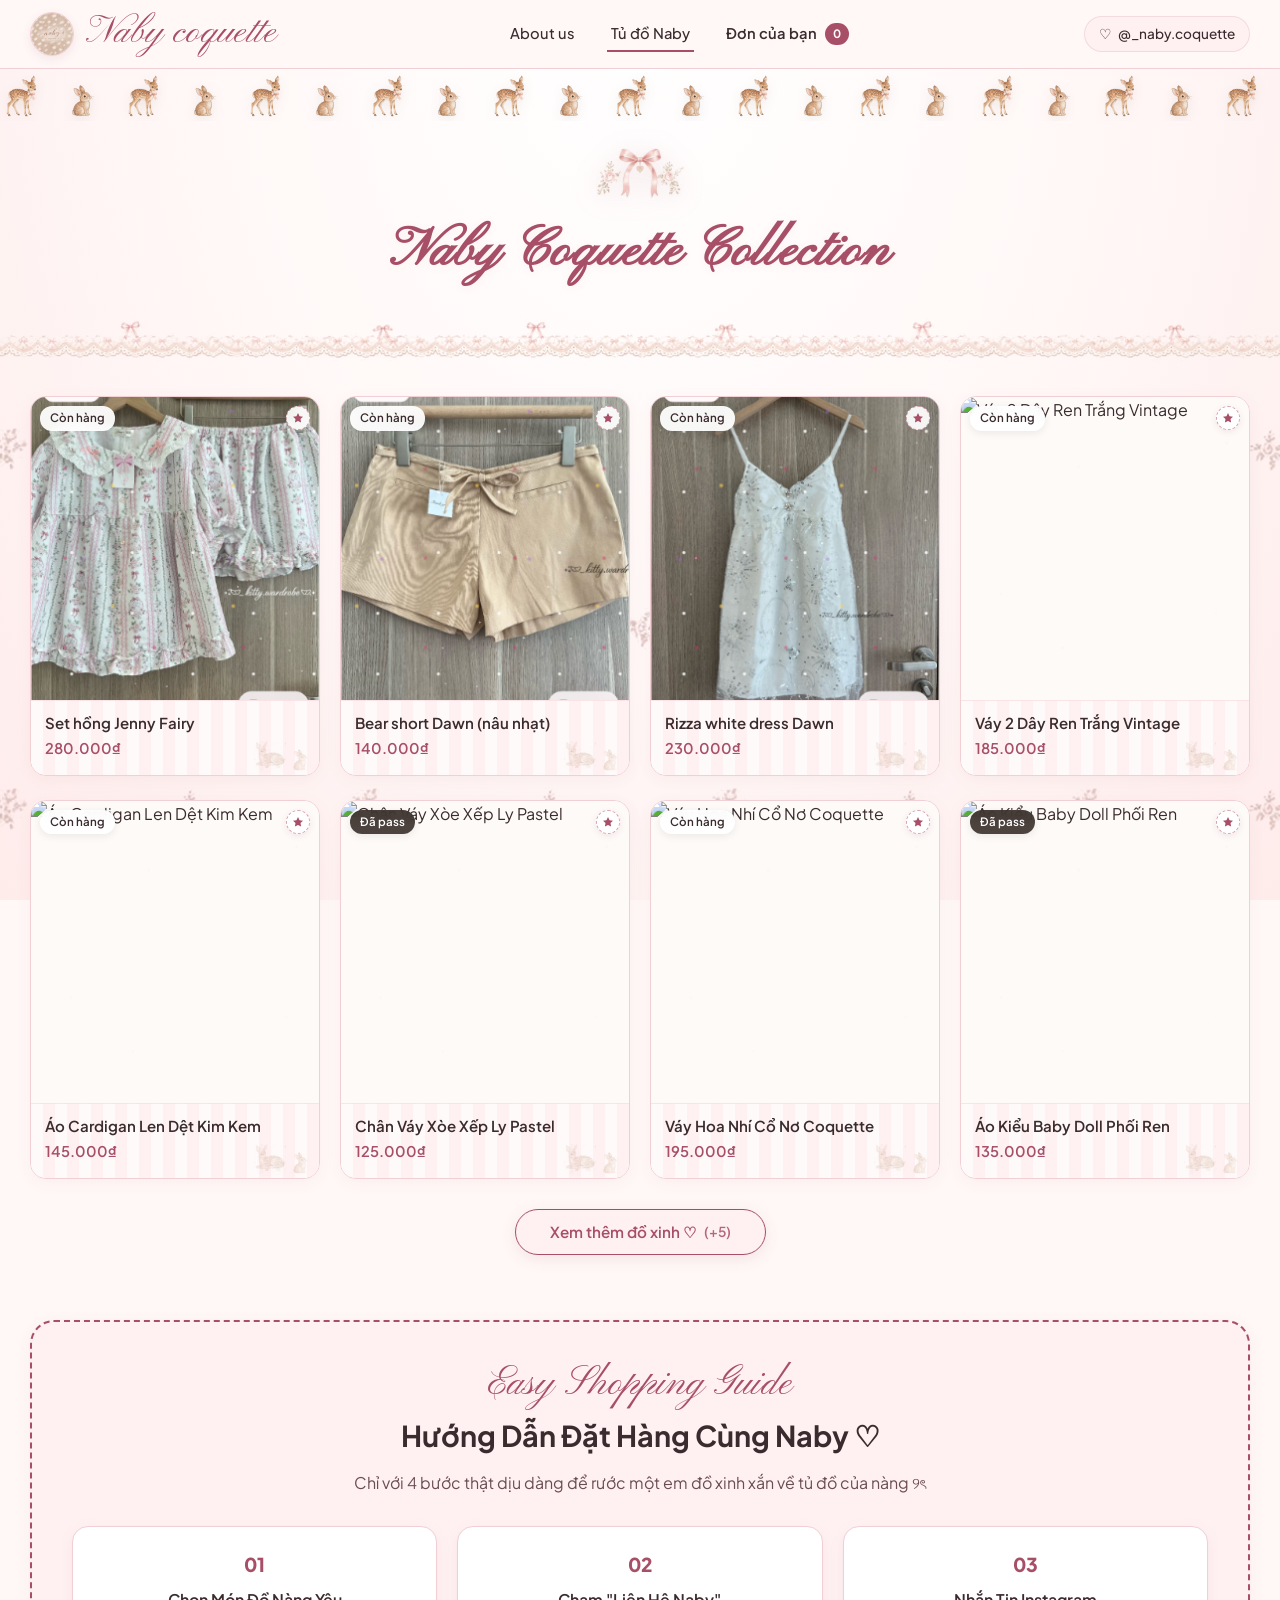
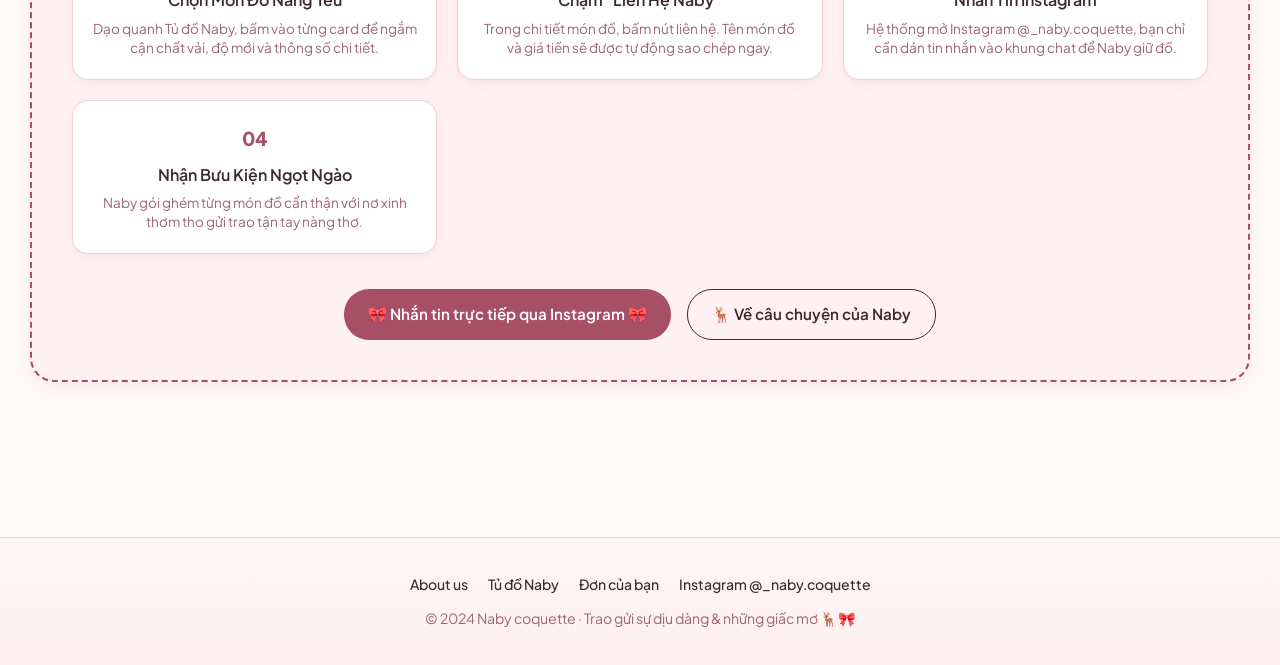
==== commit e5c4294b: "Dong bo layout card huong dan giong about us, chuyen logo ve about us, favicon nai HD, lifted shadow" ====
--- a/index.html
+++ b/index.html
@@ -4,7 +4,10 @@
   <meta charset="UTF-8">
   <meta name="viewport" content="width=device-width, initial-scale=1.0">
   <title>Naby coquette ♡ Tủ Đồ Tiểu Thư</title>
-  <link rel="icon" type="image/jpeg" href="assets/logo.jpg">
+  <link rel="icon" type="image/x-icon" href="assets/favicon.ico">
+  <link rel="icon" type="image/png" sizes="32x32" href="assets/favicon-32x32.png">
+  <link rel="icon" type="image/png" sizes="16x16" href="assets/favicon-16x16.png">
+  <link rel="apple-touch-icon" sizes="180x180" href="assets/apple-touch-icon.png">
   
   <!-- Font chữ Pinyon Script lãng mạn & Plus Jakarta Sans thanh lịch chuẩn nét -->
   <link rel="preconnect" href="https://fonts.googleapis.com">
@@ -19,7 +22,7 @@
   <header class="top-navbar">
     <div class="navbar-container">
       <!-- Logo bên trái -->
-      <a href="index.html" class="brand-logo">
+      <a href="about.html" class="brand-logo">
         <img src="assets/logo.jpg" alt="Naby coquette" class="brand-logo-img">
         <span class="brand-name">Naby coquette</span>
       </a>
@@ -422,60 +425,52 @@
         </div>
       </section>
 
-      <!-- HƯỚNG DẪN ĐẶT HÀNG (DẠNG CARD BÌNH THƯỜNG KHÔNG CAROUSEL) -->
+      <!-- HƯỚNG DẪN ĐẶT HÀNG (ĐỒNG BỘ LAYOUT & MÀU SẮC CARD VỚI TRANG ABOUT US) -->
       <section class="order-guide-section" id="orderGuideSection">
-        <div class="order-guide-header">
-          <span class="guide-subtitle-script">Easy Shopping Guide</span>
-          <h2 class="guide-main-title">Hướng Dẫn Đặt Hàng Cùng Naby ♡</h2>
-          <p class="guide-intro-desc">
+        <div class="consign-box order-guide-box">
+          <span class="about-script">Easy Shopping Guide</span>
+          <h3>Hướng Dẫn Đặt Hàng Cùng Naby ♡</h3>
+          <p class="consign-desc">
             Chỉ với 4 bước thật dịu dàng để rước một em đồ xinh xắn về tủ đồ của nàng ୨ৎ
           </p>
-        </div>
-
-        <!-- Lưới 4 Card Hướng Dẫn bình thường -->
-        <div class="guide-cards-grid" id="guideCardsGrid">
-          <!-- Bước 1 -->
-          <div class="guide-card">
-            <div class="guide-card-badge">Bước 01</div>
-            <div class="guide-card-icon">🎀</div>
-            <h3 class="guide-card-title">Chọn Món Đồ Nàng Yêu</h3>
-            <p class="guide-card-desc">
-              Dạo quanh Tủ đồ Naby, bấm vào từng card để ngắm cận chất vải, độ mới (Newtag / Like new) và thông số số đo chi tiết.
-            </p>
-            <div class="guide-card-tip">✧ Có công cụ Zoom ảnh to rõ</div>
+
+          <div class="consign-steps order-guide-steps">
+            <!-- Bước 1 -->
+            <div class="consign-step-item">
+              <span class="step-num">01</span>
+              <h5>Chọn Món Đồ Nàng Yêu</h5>
+              <p>Dạo quanh Tủ đồ Naby, bấm vào từng card để ngắm cận chất vải, độ mới và thông số chi tiết.</p>
+            </div>
+
+            <!-- Bước 2 -->
+            <div class="consign-step-item">
+              <span class="step-num">02</span>
+              <h5>Chạm "Liên Hệ Naby"</h5>
+              <p>Trong chi tiết món đồ, bấm nút liên hệ. Tên món đồ và giá tiền sẽ được tự động sao chép ngay.</p>
+            </div>
+
+            <!-- Bước 3 -->
+            <div class="consign-step-item">
+              <span class="step-num">03</span>
+              <h5>Nhắn Tin Instagram</h5>
+              <p>Hệ thống mở Instagram @_naby.coquette, bạn chỉ cần dán tin nhắn vào khung chat để Naby giữ đồ.</p>
+            </div>
+
+            <!-- Bước 4 -->
+            <div class="consign-step-item">
+              <span class="step-num">04</span>
+              <h5>Nhận Bưu Kiện Ngọt Ngào</h5>
+              <p>Naby gói ghém từng món đồ cẩn thận với nơ xinh thơm tho gửi trao tận tay nàng thơ.</p>
+            </div>
           </div>
 
-          <!-- Bước 2 -->
-          <div class="guide-card">
-            <div class="guide-card-badge">Bước 02</div>
-            <div class="guide-card-icon">💌</div>
-            <h3 class="guide-card-title">Chạm "Liên Hệ Naby"</h3>
-            <p class="guide-card-desc">
-              Trong bảng chi tiết món đồ, bấm nút <strong>Liên hệ Naby</strong>. Tên món đồ và giá tiền sẽ được tự động sao chép ngay lập tức.
-            </p>
-            <div class="guide-card-tip">✧ Tự động sao chép mã đồ</div>
-          </div>
-
-          <!-- Bước 3 -->
-          <div class="guide-card">
-            <div class="guide-card-badge">Bước 03</div>
-            <div class="guide-card-icon">💬</div>
-            <h3 class="guide-card-title">Nhắn Tin Qua Instagram</h3>
-            <p class="guide-card-desc">
-              Cửa sổ Instagram <strong>@_naby.coquette</strong> tự động mở ra. Nàng chỉ cần dán tin nhắn vào khung chat để Naby tư vấn giữ đồ.
-            </p>
-            <div class="guide-card-tip">✧ Naby phản hồi nhanh chóng</div>
-          </div>
-
-          <!-- Bước 4 -->
-          <div class="guide-card">
-            <div class="guide-card-badge">Bước 04</div>
-            <div class="guide-card-icon">📦</div>
-            <h3 class="guide-card-title">Nhận Bưu Kiện Ngọt Ngào</h3>
-            <p class="guide-card-desc">
-              Naby gói ghém từng món đồ cẩn thận với nơ xinh và hương thơm dễ chịu, gửi gắm trọn vẹn yêu thương tới tận tay nàng thơ.
-            </p>
-            <div class="guide-card-tip">✧ Gói quà nơ xinh thơm tho</div>
+          <div class="consign-cta">
+            <a href="https://instagram.com/_naby.coquette" target="_blank" class="btn-primary-coquette">
+              🎀 Nhắn tin trực tiếp qua Instagram 🎀
+            </a>
+            <a href="about.html" class="btn-secondary-coquette">
+              🦌 Về câu chuyện của Naby
+            </a>
           </div>
         </div>
       </section>
--- a/css/style.css
+++ b/css/style.css
@@ -601,157 +601,35 @@
 }
 
 /* ====================================================
-   CAROUSEL CARD HƯỚNG DẪN ĐẶT HÀNG (COQUETTE AESTHETIC)
+   HƯỚNG DẪN ĐẶT HÀNG (ĐỒNG BỘ LAYOUT & MÀU SẮC TRANG ABOUT US)
 ==================================================== */
 .order-guide-section {
-  background: #FFFFFF; /* Opacity 100%, thuần đặc không trong suốt */
-  border: 1px solid var(--border-card);
-  border-radius: 24px;
-  padding: 44px 36px 40px;
-  margin: 25px 0 75px;
-  box-shadow: 0 8px 24px rgba(168, 79, 104, 0.08);
+  margin: 30px 0 75px;
   position: relative;
 }
 
-.order-guide-header {
-  text-align: center;
-  margin-bottom: 32px;
-}
-.guide-subtitle-script {
-  font-family: var(--font-script);
-  font-size: 2.2rem;
-  color: var(--dusty-rose);
-  display: block;
-  line-height: 1.1;
-  margin-bottom: 4px;
-}
-.guide-main-title {
-  font-family: var(--font-sans);
-  font-size: 1.95rem;
-  font-weight: 700;
-  color: var(--fawn-dark);
-  letter-spacing: -0.015em;
-  margin-bottom: 8px;
-}
-.guide-intro-desc {
-  font-family: var(--font-sans);
-  font-size: 0.95rem;
-  color: var(--text-muted);
-  max-width: 600px;
-  margin: 0 auto;
-  line-height: 1.6;
-}
-
-/* Lưới Card Hướng Dẫn Đặt Hàng (Dạng Card Bình Thường, Không Carousel) */
-.guide-cards-grid {
+.order-guide-box {
+  /* consign-box styles apply here */
+}
+
+.order-guide-steps {
   display: grid;
   grid-template-columns: repeat(4, 1fr);
   gap: 20px;
-  width: 100%;
-}
-
-/* Thẻ Card Hướng Dẫn - Đồng bộ 100% màu pastel hồng, font & size chuẩn standard-card trang About us */
-.guide-card {
-  background: #FFF1F2; /* Màu pastel chuẩn 100% opacity giống standard-card trang About us */
-  border: 1px solid var(--border-card);
-  border-radius: 18px;
-  padding: 24px 20px 22px;
-  display: flex;
-  flex-direction: column;
-  align-items: center;
-  text-align: center;
-  box-shadow: 0 6px 20px rgba(168, 79, 104, 0.07);
-  transition: transform 0.3s ease, box-shadow 0.3s ease, border-color 0.3s ease;
-  position: relative;
-}
-.guide-card:hover {
-  transform: translateY(-4px);
-  box-shadow: 0 10px 24px rgba(168, 79, 104, 0.14);
-  border-color: #E5B4BE;
-}
-
-.guide-card-badge {
-  font-family: var(--font-sans);
-  font-size: 0.74rem;
-  font-weight: 700;
-  color: var(--dusty-rose);
-  background: #ffffff;
-  border: 1px solid #F8CCD5;
-  padding: 4px 12px;
-  border-radius: 12px;
-  margin-bottom: 14px;
-  letter-spacing: 0.04em;
-  text-transform: uppercase;
-}
-
-.guide-card-icon {
-  font-size: 2rem;
-  margin-bottom: 12px;
-  width: 56px;
-  height: 56px;
-  border-radius: 50%;
-  background: #ffffff;
-  display: flex;
-  align-items: center;
-  justify-content: center;
-  box-shadow: 0 3px 10px rgba(168, 79, 104, 0.08);
-  transition: transform 0.3s ease;
-}
-.guide-card:hover .guide-card-icon {
-  transform: scale(1.1) rotate(4deg);
-}
-
-.guide-card-title {
-  font-family: var(--font-sans);
-  font-size: 1.1rem;
-  font-weight: 700;
-  color: var(--fawn-dark);
-  margin-bottom: 8px;
-  letter-spacing: -0.01em;
-}
-
-.guide-card-desc {
-  font-family: var(--font-sans);
-  font-size: 0.88rem;
-  color: var(--text-muted);
-  line-height: 1.55;
-  margin-bottom: 14px;
-  flex-grow: 1;
-}
-
-.guide-card-tip {
-  font-family: var(--font-sans);
-  font-size: 0.78rem;
-  font-weight: 600;
-  color: var(--dusty-rose);
-  background: #ffffff;
-  border: 1px solid #F8CCD5;
-  padding: 5px 12px;
-  border-radius: 10px;
-  width: 100%;
+  margin-bottom: 35px;
 }
 
 @media (max-width: 992px) {
-  .guide-cards-grid {
+  .order-guide-steps {
     grid-template-columns: repeat(2, 1fr);
     gap: 18px;
   }
 }
 
 @media (max-width: 600px) {
-  .order-guide-section {
-    padding: 36px 18px 30px;
-    border-radius: 20px;
-  }
-  .guide-main-title {
-    font-size: 1.55rem;
-  }
-  .guide-cards-grid {
+  .order-guide-steps {
     grid-template-columns: 1fr;
     gap: 14px;
-  }
-  .guide-card {
-    padding: 22px 16px 18px;
   }
 }
 
@@ -1074,7 +952,12 @@
   display: flex;
   align-items: center;
   gap: 40px;
-  box-shadow: 0 8px 24px rgba(168, 79, 104, 0.08);
+  box-shadow: 0 4px 16px rgba(168, 79, 104, 0.07), 0 1px 3px rgba(58, 46, 41, 0.03);
+  transition: transform 0.28s ease, box-shadow 0.28s ease;
+}
+.about-card-box:hover {
+  transform: translateY(-3px);
+  box-shadow: 0 10px 24px rgba(168, 79, 104, 0.12);
 }
 .about-image-frame {
   flex: 0 0 320px;
@@ -1505,7 +1388,12 @@
   display: flex;
   align-items: center;
   gap: 40px;
-  box-shadow: 0 8px 24px rgba(168, 79, 104, 0.08);
+  box-shadow: 0 4px 16px rgba(168, 79, 104, 0.07), 0 1px 3px rgba(58, 46, 41, 0.03);
+  transition: transform 0.28s ease, box-shadow 0.28s ease;
+}
+.mascot-box:hover {
+  transform: translateY(-3px);
+  box-shadow: 0 10px 24px rgba(168, 79, 104, 0.12);
 }
 
 .mascot-visual {
@@ -1574,12 +1462,12 @@
   border-radius: 18px;
   padding: 24px 20px;
   text-align: center;
-  transition: transform 0.3s ease, box-shadow 0.3s ease;
-  box-shadow: 0 6px 20px rgba(168, 79, 104, 0.07);
+  transition: transform 0.28s ease, box-shadow 0.28s ease, border-color 0.28s ease;
+  box-shadow: 0 4px 16px rgba(168, 79, 104, 0.07), 0 1px 3px rgba(58, 46, 41, 0.03);
 }
 .standard-card:hover {
   transform: translateY(-4px);
-  box-shadow: 0 10px 24px rgba(168, 79, 104, 0.14);
+  box-shadow: 0 12px 28px rgba(168, 79, 104, 0.13);
   border-color: #E5B4BE;
 }
 .standard-icon {
@@ -1611,7 +1499,11 @@
   border-radius: 24px;
   padding: 40px;
   text-align: center;
-  box-shadow: 0 8px 24px rgba(168, 79, 104, 0.08);
+  box-shadow: 0 4px 16px rgba(168, 79, 104, 0.07), 0 1px 3px rgba(58, 46, 41, 0.03);
+  transition: transform 0.28s ease, box-shadow 0.28s ease;
+}
+.consign-box:hover {
+  box-shadow: 0 10px 24px rgba(168, 79, 104, 0.12);
 }
 .consign-box h3 {
   font-family: var(--font-sans);
@@ -1636,11 +1528,17 @@
 .consign-step-item {
   background: #ffffff;
   border-radius: 16px;
-  padding: 20px;
+  padding: 22px 18px;
   text-align: center;
   border: 1px solid var(--border-card);
-  box-shadow: 0 4px 12px rgba(168, 79, 104, 0.05);
+  box-shadow: 0 4px 16px rgba(168, 79, 104, 0.07), 0 1px 3px rgba(58, 46, 41, 0.03);
   backdrop-filter: blur(4px);
+  transition: transform 0.28s ease, box-shadow 0.28s ease, border-color 0.28s ease;
+}
+.consign-step-item:hover {
+  transform: translateY(-4px);
+  box-shadow: 0 12px 28px rgba(168, 79, 104, 0.13);
+  border-color: #E5B4BE;
 }
 .step-num {
   display: inline-block;
@@ -1720,7 +1618,12 @@
   border: 1px solid var(--border-card);
   border-radius: 20px;
   padding: 24px;
-  box-shadow: 0 8px 24px rgba(168, 79, 104, 0.08);
+  box-shadow: 0 4px 16px rgba(168, 79, 104, 0.07), 0 1px 3px rgba(58, 46, 41, 0.03);
+  transition: transform 0.28s ease, box-shadow 0.28s ease;
+}
+.orders-card-box:hover {
+  transform: translateY(-3px);
+  box-shadow: 0 10px 24px rgba(168, 79, 104, 0.12);
 }
 .orders-card-header {
   display: flex;
@@ -1820,7 +1723,12 @@
   padding: 28px 24px;
   position: sticky;
   top: 90px;
-  box-shadow: 0 8px 24px rgba(166, 88, 104, 0.05);
+  box-shadow: 0 4px 16px rgba(168, 79, 104, 0.07), 0 1px 3px rgba(58, 46, 41, 0.03);
+  transition: transform 0.28s ease, box-shadow 0.28s ease;
+}
+.orders-summary-box:hover {
+  transform: translateY(-3px);
+  box-shadow: 0 10px 24px rgba(168, 79, 104, 0.12);
 }
 .orders-summary-box h3 {
   font-family: var(--font-sans);
@@ -1932,9 +1840,14 @@
   border: 1px solid var(--border-light);
   border-radius: 24px;
   padding: 40px;
-  box-shadow: 0 8px 24px rgba(166, 88, 104, 0.05);
+  box-shadow: 0 4px 16px rgba(168, 79, 104, 0.07), 0 1px 3px rgba(58, 46, 41, 0.03);
   max-width: 520px;
   margin: 0 auto;
+  transition: transform 0.28s ease, box-shadow 0.28s ease;
+}
+.empty-state-box:hover {
+  transform: translateY(-3px);
+  box-shadow: 0 10px 24px rgba(168, 79, 104, 0.12);
 }
 .empty-mascot-wrap {
   display: flex;
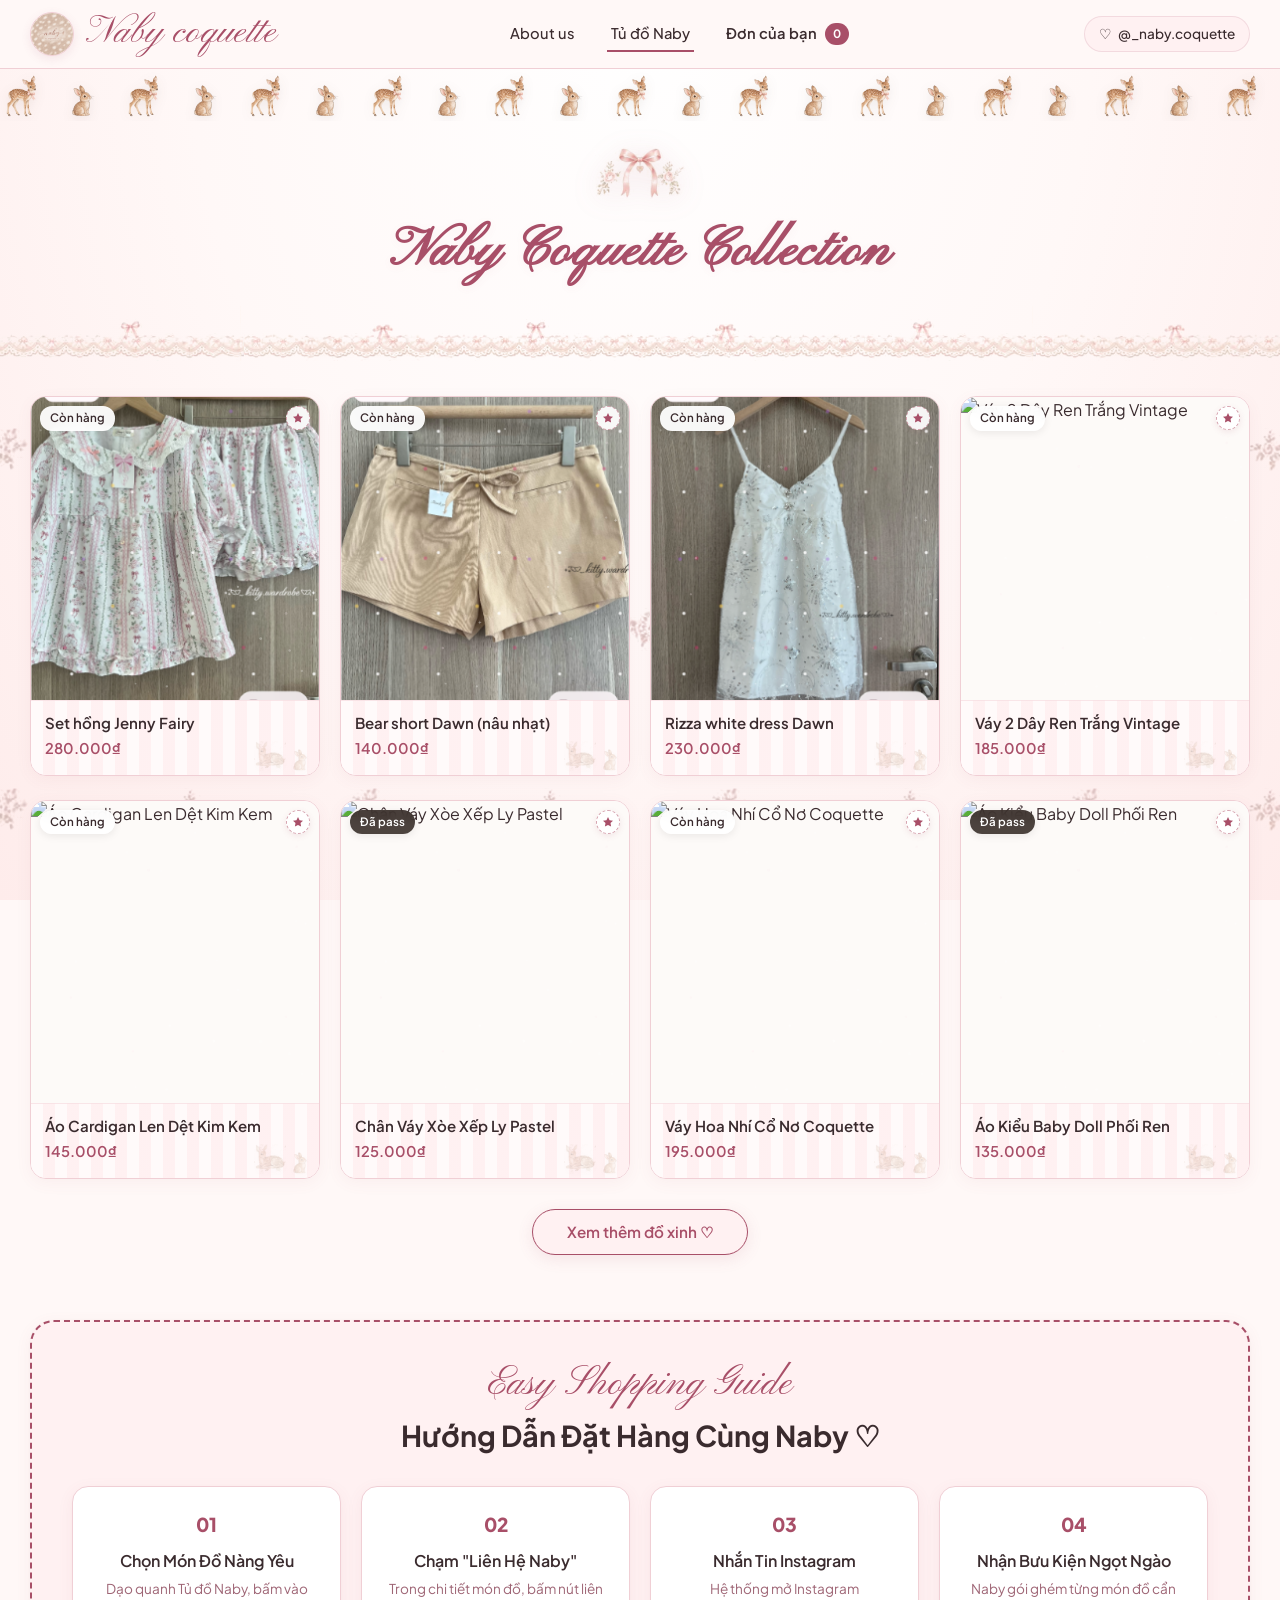
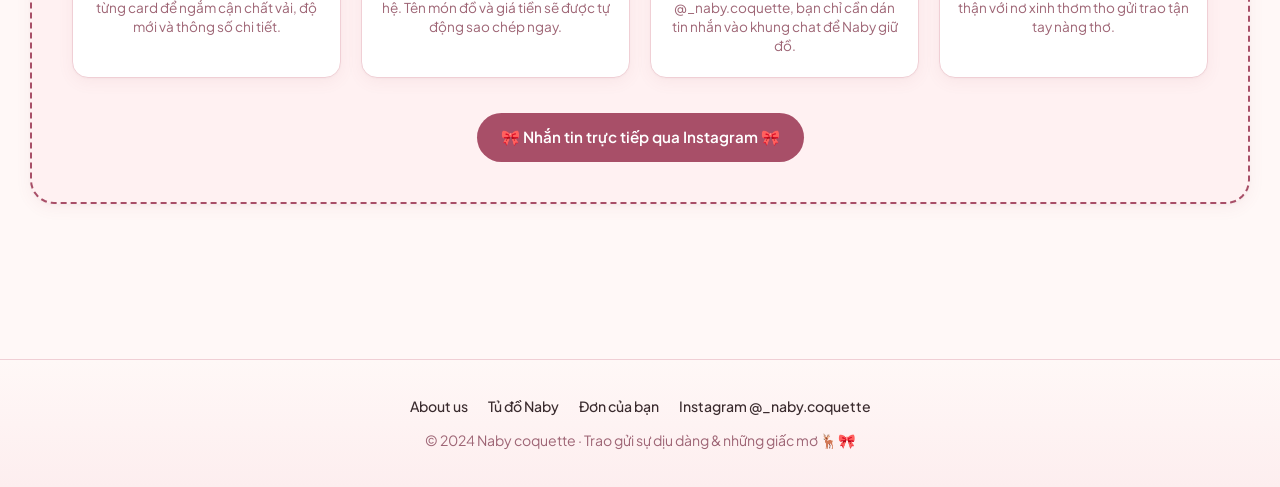
==== commit ea500d5c: "Dat 4 khoi huong dan nam canh nhau tren 1 hang, xoa nut ve cau chuyen, xoa intro 4 buoc, xoa so luon" ====
--- a/index.html
+++ b/index.html
@@ -420,21 +420,17 @@
         <div class="load-more-container" id="loadMoreContainer">
           <button class="btn-load-more" id="btnLoadMore" type="button">
             <span>Xem thêm đồ xinh ♡</span>
-            <span class="load-more-count" id="loadMoreCount">(+6)</span>
           </button>
         </div>
       </section>
 
-      <!-- HƯỚNG DẪN ĐẶT HÀNG (ĐỒNG BỘ LAYOUT & MÀU SẮC CARD VỚI TRANG ABOUT US) -->
+      <!-- HƯỚNG DẪN ĐẶT HÀNG (4 KHỐI NẰM CẠNH NHAU TRÊN 1 HÀNG) -->
       <section class="order-guide-section" id="orderGuideSection">
         <div class="consign-box order-guide-box">
           <span class="about-script">Easy Shopping Guide</span>
           <h3>Hướng Dẫn Đặt Hàng Cùng Naby ♡</h3>
-          <p class="consign-desc">
-            Chỉ với 4 bước thật dịu dàng để rước một em đồ xinh xắn về tủ đồ của nàng ୨ৎ
-          </p>
-
-          <div class="consign-steps order-guide-steps">
+
+          <div class="order-guide-steps">
             <!-- Bước 1 -->
             <div class="consign-step-item">
               <span class="step-num">01</span>
@@ -467,9 +463,6 @@
           <div class="consign-cta">
             <a href="https://instagram.com/_naby.coquette" target="_blank" class="btn-primary-coquette">
               🎀 Nhắn tin trực tiếp qua Instagram 🎀
-            </a>
-            <a href="about.html" class="btn-secondary-coquette">
-              🦌 Về câu chuyện của Naby
             </a>
           </div>
         </div>
--- a/css/style.css
+++ b/css/style.css
@@ -616,6 +616,7 @@
   display: grid;
   grid-template-columns: repeat(4, 1fr);
   gap: 20px;
+  margin-top: 28px;
   margin-bottom: 35px;
 }
 
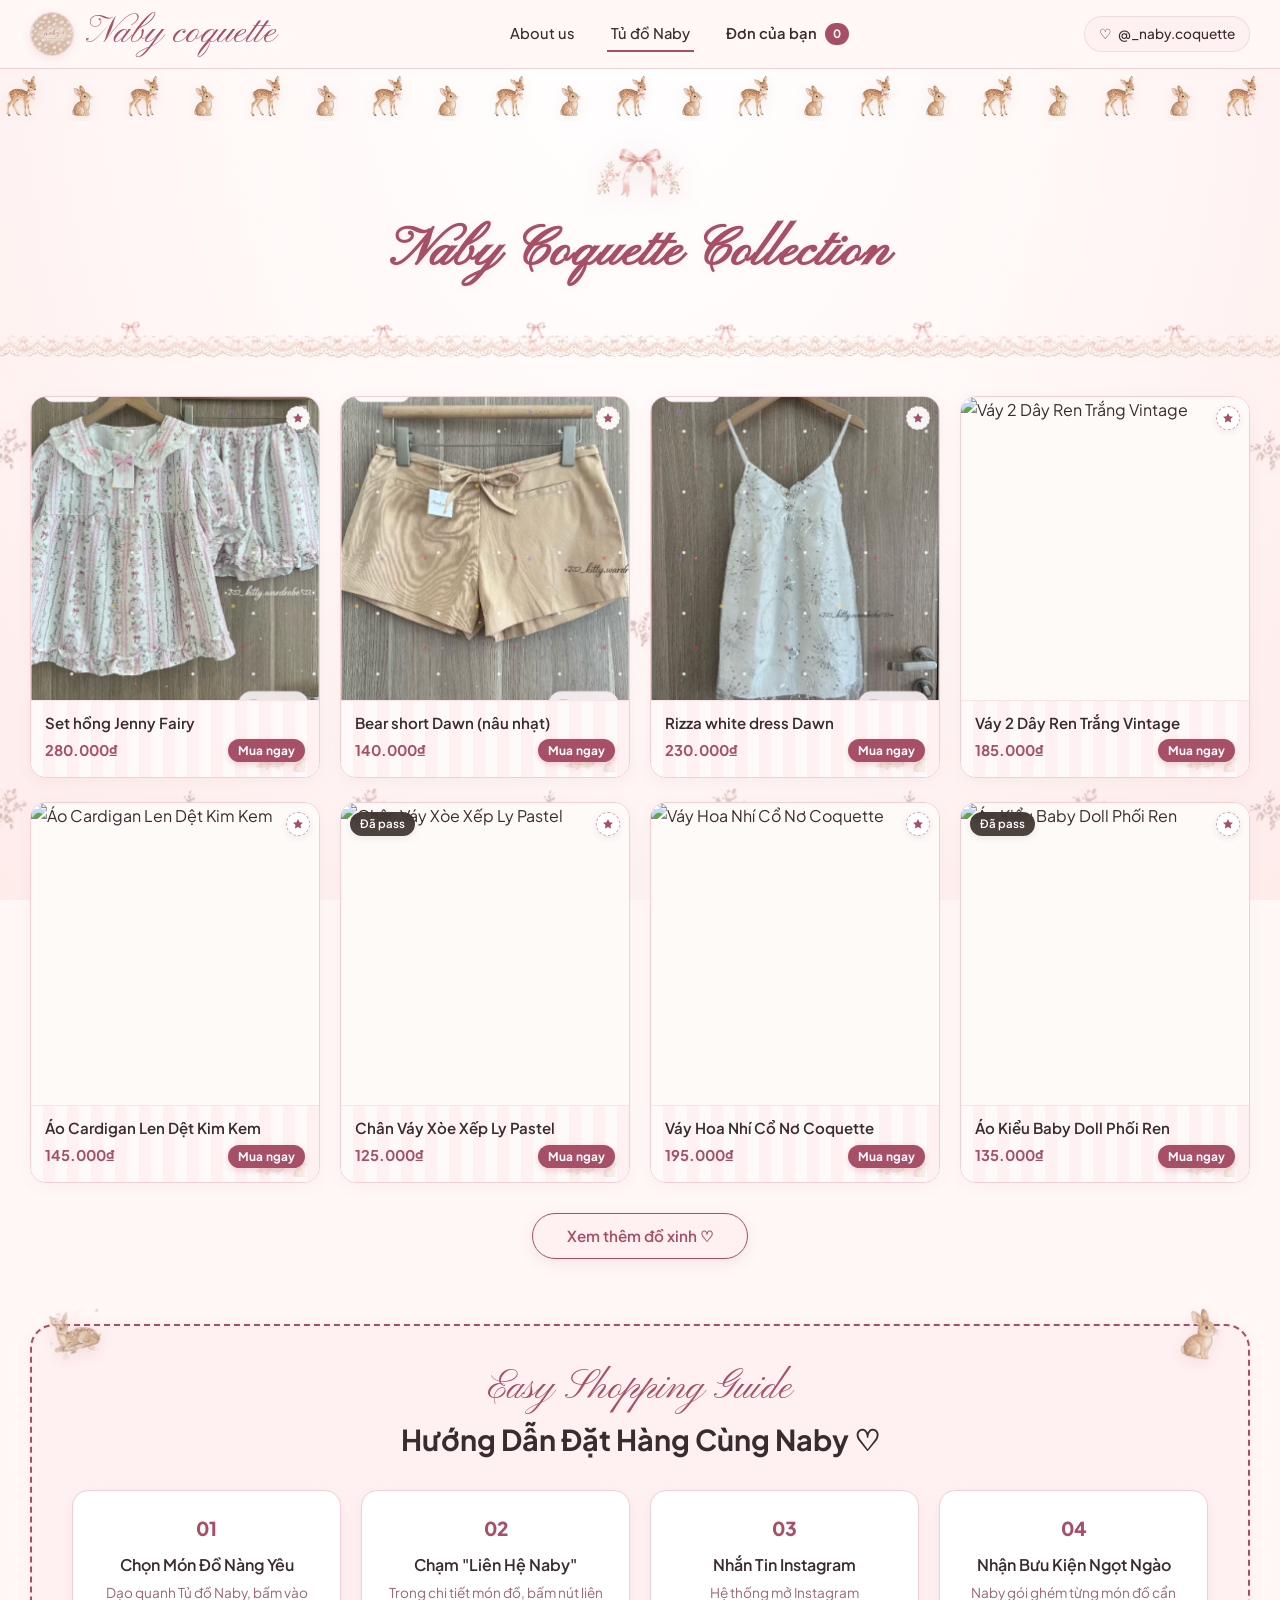
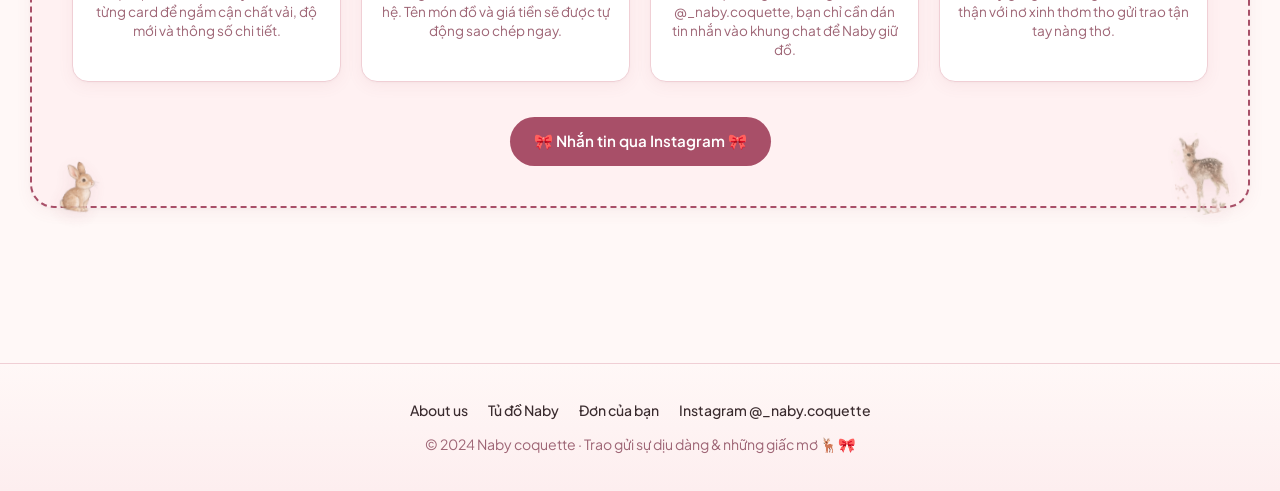
==== commit 63768789: "Them hoa tiet nai tho random cho khung Join Our Wardrobe va Easy Shopping Guide, doi CTA thanh Nhan " ====
--- a/index.html
+++ b/index.html
@@ -427,6 +427,20 @@
       <!-- HƯỚNG DẪN ĐẶT HÀNG (4 KHỐI NẰM CẠNH NHAU TRÊN 1 HÀNG) -->
       <section class="order-guide-section" id="orderGuideSection">
         <div class="consign-box order-guide-box">
+          <!-- Họa tiết nai thỏ ngẫu nhiên trang trí khung -->
+          <div class="box-mascot-deco deco-top-left" aria-hidden="true">
+            <img src="assets/elements/fawn_lying.png" alt="" class="deco-mascot-img">
+          </div>
+          <div class="box-mascot-deco deco-top-right" aria-hidden="true">
+            <img src="assets/elements/bunny_mascot.png" alt="" class="deco-mascot-img">
+          </div>
+          <div class="box-mascot-deco deco-bottom-left" aria-hidden="true">
+            <img src="assets/elements/bunny_mascot.png" alt="" class="deco-mascot-img">
+          </div>
+          <div class="box-mascot-deco deco-bottom-right" aria-hidden="true">
+            <img src="assets/elements/fawn_standing_right.png" alt="" class="deco-mascot-img">
+          </div>
+
           <span class="about-script">Easy Shopping Guide</span>
           <h3>Hướng Dẫn Đặt Hàng Cùng Naby ♡</h3>
 
@@ -462,7 +476,7 @@
 
           <div class="consign-cta">
             <a href="https://instagram.com/_naby.coquette" target="_blank" class="btn-primary-coquette">
-              🎀 Nhắn tin trực tiếp qua Instagram 🎀
+              🎀 Nhắn tin qua Instagram 🎀
             </a>
           </div>
         </div>
--- a/css/style.css
+++ b/css/style.css
@@ -524,13 +524,40 @@
   overflow: hidden;
   text-overflow: ellipsis;
 }
-.product-card-price {
-  font-family: var(--font-sans);
-  font-size: 0.92rem;
-  font-weight: 600;
-  color: var(--dusty-rose);
+.product-card-action-row {
+  display: flex;
+  align-items: center;
+  justify-content: space-between;
+  gap: 6px;
   position: relative;
   z-index: 2;
+  margin-top: 2px;
+}
+.product-card-price {
+  font-family: var(--font-sans);
+  font-size: 0.92rem;
+  font-weight: 700;
+  color: var(--dusty-rose);
+}
+.btn-card-buy-now {
+  background: var(--dusty-rose);
+  color: #ffffff;
+  border: none;
+  border-radius: 14px;
+  padding: 4px 10px;
+  font-size: 0.74rem;
+  font-weight: 700;
+  font-family: var(--font-sans);
+  cursor: pointer;
+  transition: all 0.22s ease;
+  box-shadow: 0 2px 6px rgba(168, 79, 104, 0.25);
+  white-space: nowrap;
+  letter-spacing: 0.01em;
+}
+.btn-card-buy-now:hover {
+  background: #8e4554;
+  transform: translateY(-1.5px) scale(1.04);
+  box-shadow: 0 4px 10px rgba(168, 79, 104, 0.35);
 }
 
 /* Chèn ảnh nai và thỏ size nhỏ và giảm opacity xuống theo đúng yêu cầu */
@@ -1502,9 +1529,71 @@
   text-align: center;
   box-shadow: 0 4px 16px rgba(168, 79, 104, 0.07), 0 1px 3px rgba(58, 46, 41, 0.03);
   transition: transform 0.28s ease, box-shadow 0.28s ease;
+  position: relative;
+  overflow: visible;
 }
 .consign-box:hover {
   box-shadow: 0 10px 24px rgba(168, 79, 104, 0.12);
+}
+
+/* Họa tiết nai thỏ trang trí ngẫu nhiên khung */
+.box-mascot-deco {
+  position: absolute;
+  pointer-events: none;
+  z-index: 1;
+  opacity: 0.85;
+  transition: transform 0.3s ease, opacity 0.3s ease;
+}
+.box-mascot-deco .deco-mascot-img {
+  width: 52px;
+  height: auto;
+  filter: drop-shadow(0 4px 8px rgba(168, 79, 104, 0.15));
+  object-fit: contain;
+}
+.consign-box:hover .box-mascot-deco {
+  opacity: 1;
+}
+.deco-top-left {
+  top: -16px;
+  left: 18px;
+  transform: rotate(-10deg);
+}
+.deco-top-right {
+  top: -18px;
+  right: 22px;
+  transform: rotate(12deg);
+}
+.deco-bottom-left {
+  bottom: -14px;
+  left: 20px;
+  transform: rotate(8deg);
+}
+.deco-bottom-right {
+  bottom: -16px;
+  right: 22px;
+  transform: rotate(-10deg);
+}
+.deco-mid-left {
+  top: 48%;
+  left: -14px;
+  transform: translateY(-50%) rotate(-12deg);
+}
+.deco-mid-right {
+  top: 50%;
+  right: -14px;
+  transform: translateY(-50%) rotate(12deg);
+}
+
+@media (max-width: 768px) {
+  .box-mascot-deco .deco-mascot-img {
+    width: 36px;
+  }
+  .deco-top-left { top: -10px; left: 6px; }
+  .deco-top-right { top: -12px; right: 8px; }
+  .deco-bottom-left { bottom: -8px; left: 6px; }
+  .deco-bottom-right { bottom: -10px; right: 8px; }
+  .deco-mid-left { left: -6px; }
+  .deco-mid-right { right: -6px; }
 }
 .consign-box h3 {
   font-family: var(--font-sans);
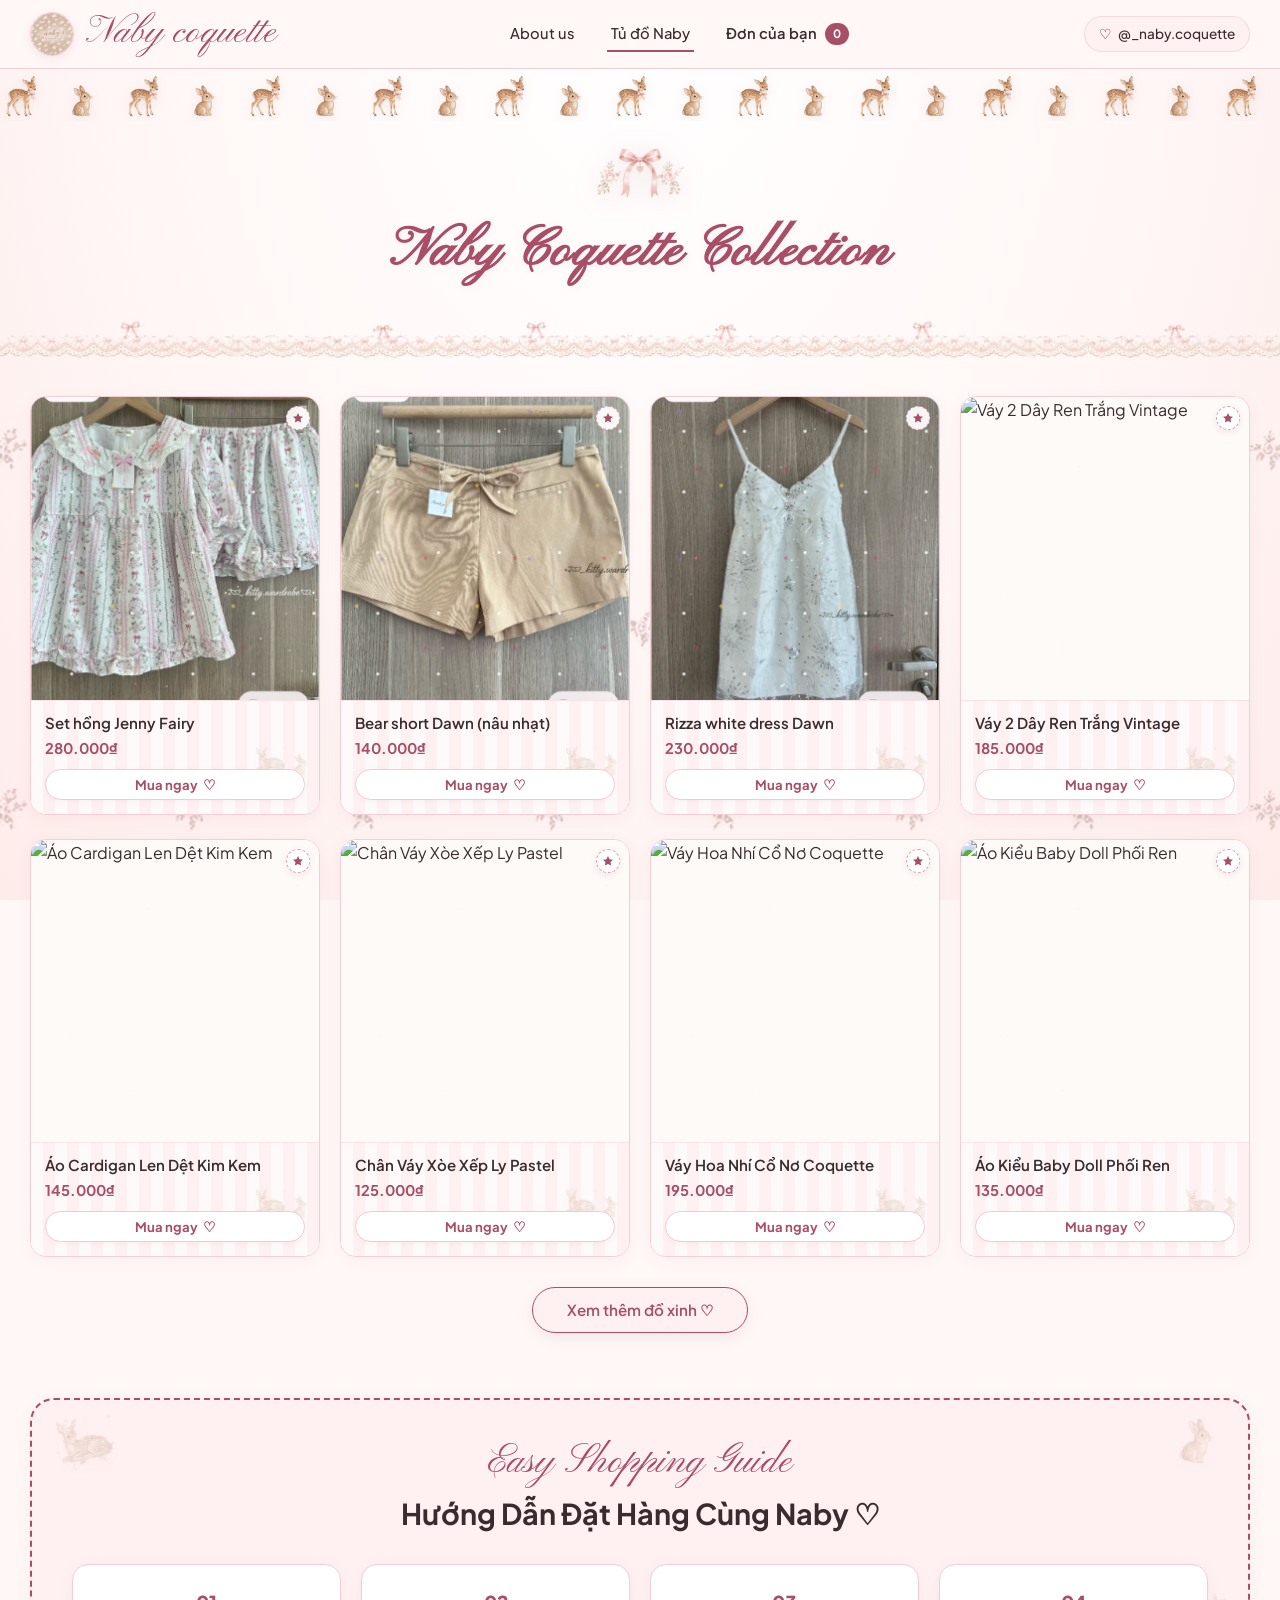
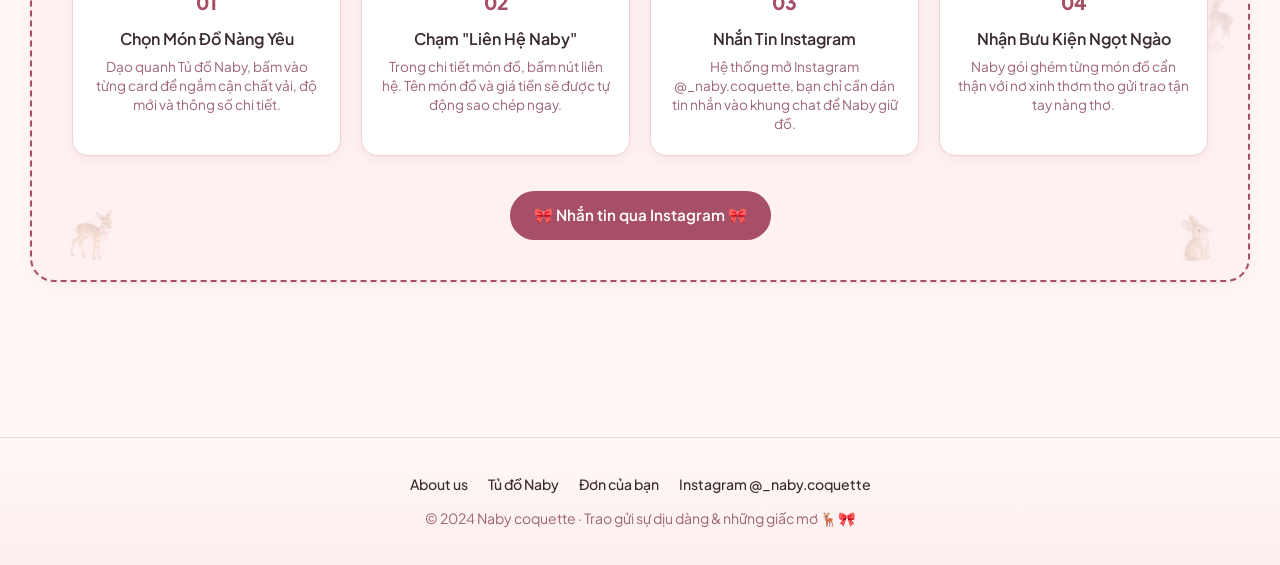
==== commit b9c4d8fd: "Them hoa tiet nai tho random trong khung guide va join wardrobe, them nut Mua ngay tren moi card san" ====
--- a/index.html
+++ b/index.html
@@ -427,19 +427,12 @@
       <!-- HƯỚNG DẪN ĐẶT HÀNG (4 KHỐI NẰM CẠNH NHAU TRÊN 1 HÀNG) -->
       <section class="order-guide-section" id="orderGuideSection">
         <div class="consign-box order-guide-box">
-          <!-- Họa tiết nai thỏ ngẫu nhiên trang trí khung -->
-          <div class="box-mascot-deco deco-top-left" aria-hidden="true">
-            <img src="assets/elements/fawn_lying.png" alt="" class="deco-mascot-img">
-          </div>
-          <div class="box-mascot-deco deco-top-right" aria-hidden="true">
-            <img src="assets/elements/bunny_mascot.png" alt="" class="deco-mascot-img">
-          </div>
-          <div class="box-mascot-deco deco-bottom-left" aria-hidden="true">
-            <img src="assets/elements/bunny_mascot.png" alt="" class="deco-mascot-img">
-          </div>
-          <div class="box-mascot-deco deco-bottom-right" aria-hidden="true">
-            <img src="assets/elements/fawn_standing_right.png" alt="" class="deco-mascot-img">
-          </div>
+          <!-- Họa tiết linh vật nai & thỏ phân bổ ngẫu nhiên duyên dáng trong khung -->
+          <img src="assets/elements/fawn_lying.png" alt="" class="consign-deco-mascot deco-mascot-top-left" aria-hidden="true">
+          <img src="assets/elements/bunny_mascot.png" alt="" class="consign-deco-mascot deco-mascot-top-right" aria-hidden="true">
+          <img src="assets/elements/fawn_mascot_hd.png" alt="" class="consign-deco-mascot deco-mascot-bottom-left" aria-hidden="true">
+          <img src="assets/elements/bunny_mascot.png" alt="" class="consign-deco-mascot deco-mascot-bottom-right" aria-hidden="true">
+          <img src="assets/elements/fawn_standing_right.png" alt="" class="consign-deco-mascot deco-mascot-mid-right" aria-hidden="true">
 
           <span class="about-script">Easy Shopping Guide</span>
           <h3>Hướng Dẫn Đặt Hàng Cùng Naby ♡</h3>
@@ -535,7 +528,7 @@
         <!-- Chi tiết thông số món đồ (hiển thị khi ấn vào card) -->
         <div class="modal-specs-box" id="modalSpecsBox"></div>
 
-        <!-- Khung chỉ 1 ô duy nhất: Liên hệ Naby (theo đúng yêu cầu người dùng) -->
+        <!-- Khung chỉ 1 ô duy nhất: Nhắn tin qua Instagram -->
         <div class="modal-contact-box">
           <p class="modal-contact-hint">Chọn điều bạn muốn, Naby đã sẵn sàng hỗ trợ bạn ♡</p>
           <button class="btn-contact-naby" id="btnContactNaby" type="button">
@@ -544,7 +537,7 @@
               <path d="M16 11.37A4 4 0 1 1 12.63 8 4 4 0 0 1 16 11.37z"></path>
               <line x1="17.5" y1="6.5" x2="17.51" y2="6.5"></line>
             </svg>
-            <span>Liên hệ Naby</span>
+            <span>Nhắn tin qua Instagram</span>
           </button>
         </div>
 
--- a/css/style.css
+++ b/css/style.css
@@ -524,57 +524,68 @@
   overflow: hidden;
   text-overflow: ellipsis;
 }
-.product-card-action-row {
-  display: flex;
-  align-items: center;
-  justify-content: space-between;
-  gap: 6px;
+.product-card-price {
+  font-family: var(--font-sans);
+  font-size: 0.92rem;
+  font-weight: 700;
+  color: var(--dusty-rose);
   position: relative;
   z-index: 2;
-  margin-top: 2px;
-}
-.product-card-price {
-  font-family: var(--font-sans);
-  font-size: 0.92rem;
+  margin-bottom: 8px;
+}
+
+/* Nút CTA Mua ngay dưới cùng của Card */
+.btn-card-buy-now {
+  width: 100%;
+  background: #ffffff;
+  color: var(--dusty-rose);
+  border: 1px solid #F3CAD2;
+  border-radius: 18px;
+  padding: 6px 12px;
+  font-family: var(--font-sans);
+  font-size: 0.82rem;
   font-weight: 700;
-  color: var(--dusty-rose);
-}
-.btn-card-buy-now {
+  cursor: pointer;
+  display: inline-flex;
+  align-items: center;
+  justify-content: center;
+  gap: 5px;
+  transition: all 0.22s ease;
+  box-shadow: 0 2px 6px rgba(168, 79, 104, 0.06);
+  position: relative;
+  z-index: 2;
+}
+.btn-card-buy-now:hover {
   background: var(--dusty-rose);
   color: #ffffff;
-  border: none;
-  border-radius: 14px;
-  padding: 4px 10px;
-  font-size: 0.74rem;
-  font-weight: 700;
-  font-family: var(--font-sans);
-  cursor: pointer;
-  transition: all 0.22s ease;
-  box-shadow: 0 2px 6px rgba(168, 79, 104, 0.25);
-  white-space: nowrap;
-  letter-spacing: 0.01em;
-}
-.btn-card-buy-now:hover {
-  background: #8e4554;
-  transform: translateY(-1.5px) scale(1.04);
-  box-shadow: 0 4px 10px rgba(168, 79, 104, 0.35);
+  border-color: var(--dusty-rose);
+  transform: translateY(-2px);
+  box-shadow: 0 4px 12px rgba(168, 79, 104, 0.25);
+}
+.btn-buy-icon {
+  font-size: 0.88rem;
+  line-height: 1;
+  transition: transform 0.22s ease;
+}
+.btn-card-buy-now:hover .btn-buy-icon {
+  transform: scale(1.25);
 }
 
 /* Chèn ảnh nai và thỏ size nhỏ và giảm opacity xuống theo đúng yêu cầu */
 .card-mascot-watermark {
   position: absolute;
-  bottom: 4px;
+  bottom: 38px;
   right: 8px;
   display: flex;
   align-items: flex-end;
   gap: 3px;
-  opacity: 0.25; /* Giảm opacity theo yêu cầu */
+  opacity: 0.22; /* Giảm opacity theo yêu cầu */
   pointer-events: none;
   z-index: 1;
   transition: opacity 0.3s ease, transform 0.3s ease;
 }
 .product-card:hover .card-mascot-watermark {
-  opacity: 0.5; /* Hover hiện rõ nét hơn rất duyên dáng */
+  opacity: 0.45;
   transform: translateY(-2px);
 }
 .mascot-mini-fawn {
@@ -1530,70 +1541,77 @@
   box-shadow: 0 4px 16px rgba(168, 79, 104, 0.07), 0 1px 3px rgba(58, 46, 41, 0.03);
   transition: transform 0.28s ease, box-shadow 0.28s ease;
   position: relative;
-  overflow: visible;
+  overflow: hidden;
 }
 .consign-box:hover {
   box-shadow: 0 10px 24px rgba(168, 79, 104, 0.12);
 }
 
-/* Họa tiết nai thỏ trang trí ngẫu nhiên khung */
-.box-mascot-deco {
+/* Họa tiết nai & thỏ trang trí ngẫu nhiên trong khung Easy Shopping Guide & Join Our Wardrobe */
+.consign-deco-mascot {
   position: absolute;
   pointer-events: none;
+  z-index: 0;
+  opacity: 0.26;
+  filter: drop-shadow(0 4px 8px rgba(168, 79, 104, 0.08));
+  transition: opacity 0.3s ease, transform 0.3s ease;
+}
+.consign-box:hover .consign-deco-mascot {
+  opacity: 0.45;
+}
+
+.deco-mascot-top-left {
+  top: 16px;
+  left: 24px;
+  width: 58px;
+  transform: rotate(-10deg);
+}
+
+.deco-mascot-top-right {
+  top: 18px;
+  right: 28px;
+  width: 46px;
+  transform: rotate(12deg);
+}
+
+.deco-mascot-bottom-left {
+  bottom: 20px;
+  left: 32px;
+  width: 54px;
+  transform: rotate(8deg);
+}
+
+.deco-mascot-bottom-right {
+  bottom: 18px;
+  right: 28px;
+  width: 48px;
+  transform: rotate(-8deg);
+}
+
+.deco-mascot-mid-left {
+  top: 48%;
+  left: 12px;
+  width: 38px;
+  transform: translateY(-50%) rotate(-15deg);
+  opacity: 0.18;
+}
+
+.deco-mascot-mid-right {
+  top: 46%;
+  right: 14px;
+  width: 36px;
+  transform: translateY(-50%) rotate(15deg);
+  opacity: 0.18;
+}
+
+.consign-box .about-script,
+.consign-box h3,
+.consign-box .consign-desc,
+.consign-box .order-guide-steps,
+.consign-box .consign-steps,
+.consign-box .consign-cta {
+  position: relative;
   z-index: 1;
-  opacity: 0.85;
-  transition: transform 0.3s ease, opacity 0.3s ease;
-}
-.box-mascot-deco .deco-mascot-img {
-  width: 52px;
-  height: auto;
-  filter: drop-shadow(0 4px 8px rgba(168, 79, 104, 0.15));
-  object-fit: contain;
-}
-.consign-box:hover .box-mascot-deco {
-  opacity: 1;
-}
-.deco-top-left {
-  top: -16px;
-  left: 18px;
-  transform: rotate(-10deg);
-}
-.deco-top-right {
-  top: -18px;
-  right: 22px;
-  transform: rotate(12deg);
-}
-.deco-bottom-left {
-  bottom: -14px;
-  left: 20px;
-  transform: rotate(8deg);
-}
-.deco-bottom-right {
-  bottom: -16px;
-  right: 22px;
-  transform: rotate(-10deg);
-}
-.deco-mid-left {
-  top: 48%;
-  left: -14px;
-  transform: translateY(-50%) rotate(-12deg);
-}
-.deco-mid-right {
-  top: 50%;
-  right: -14px;
-  transform: translateY(-50%) rotate(12deg);
-}
-
-@media (max-width: 768px) {
-  .box-mascot-deco .deco-mascot-img {
-    width: 36px;
-  }
-  .deco-top-left { top: -10px; left: 6px; }
-  .deco-top-right { top: -12px; right: 8px; }
-  .deco-bottom-left { bottom: -8px; left: 6px; }
-  .deco-bottom-right { bottom: -10px; right: 8px; }
-  .deco-mid-left { left: -6px; }
-  .deco-mid-right { right: -6px; }
 }
 .consign-box h3 {
   font-family: var(--font-sans);
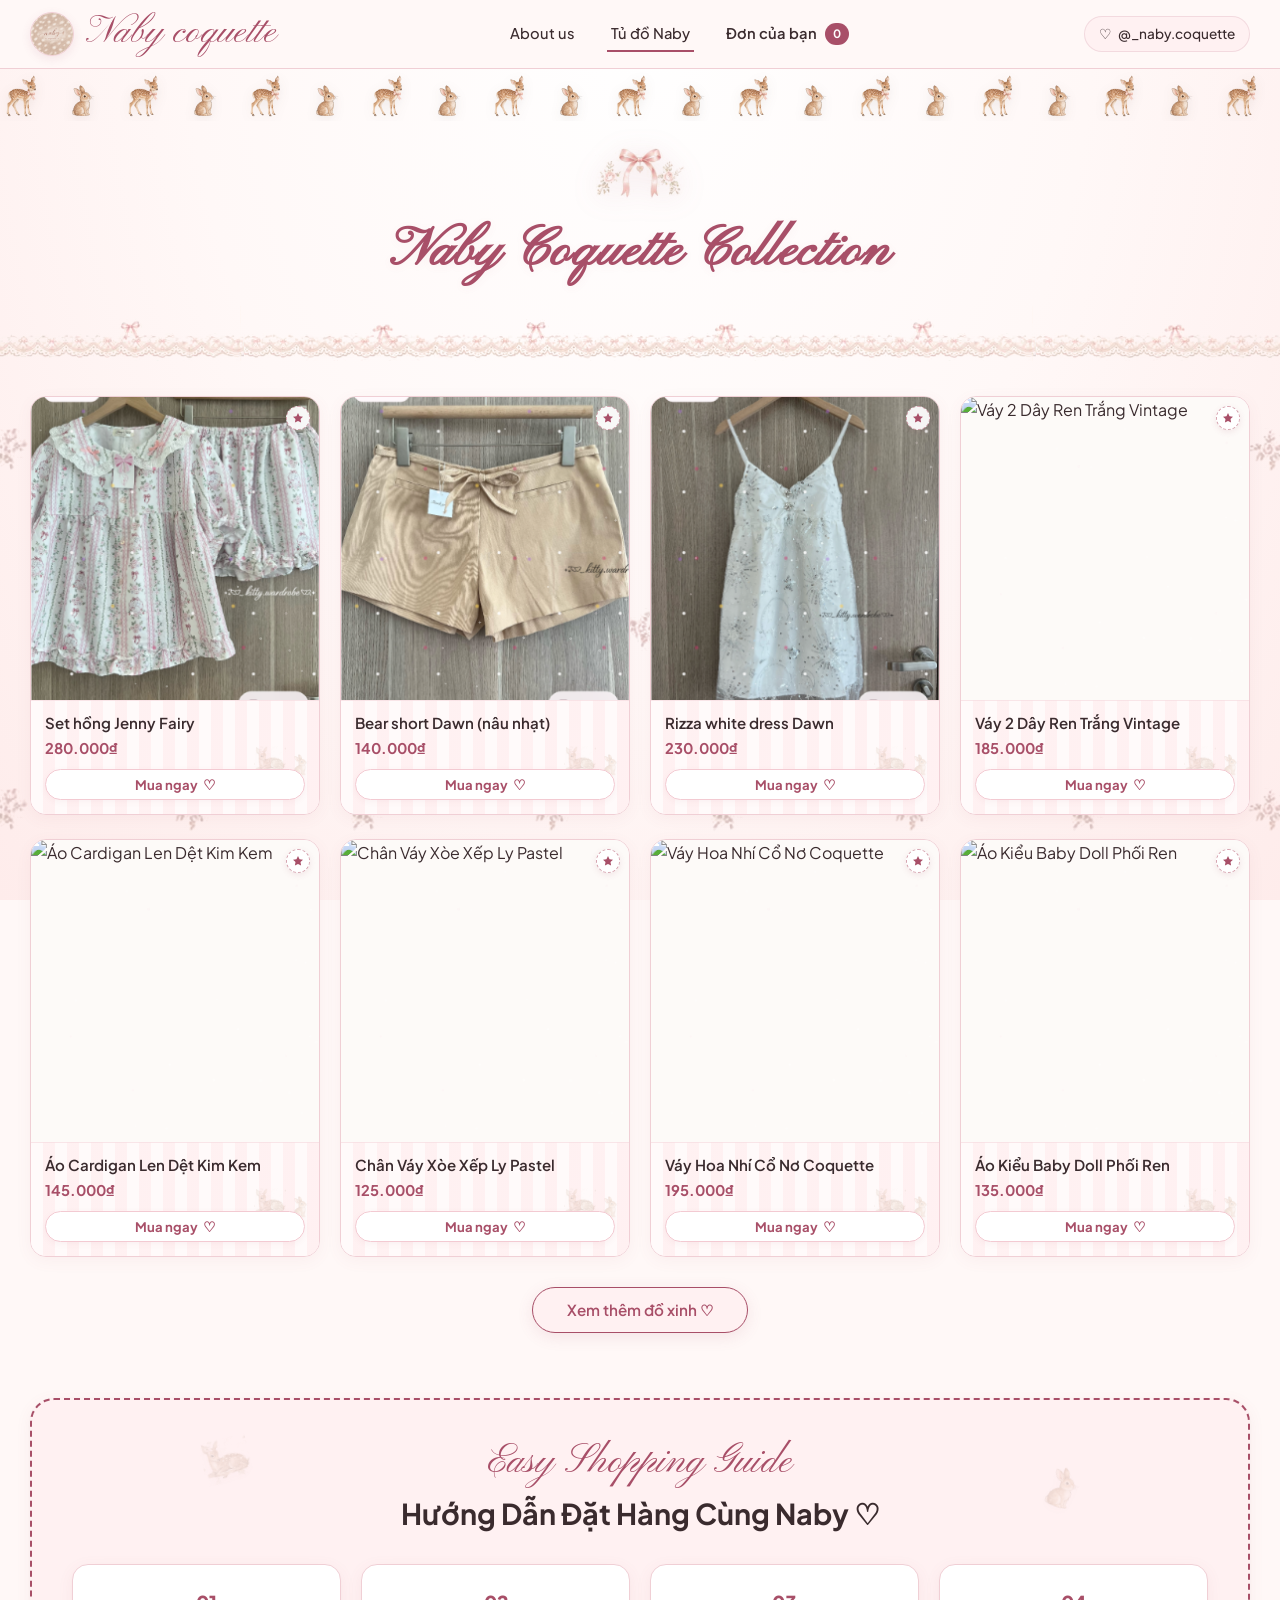
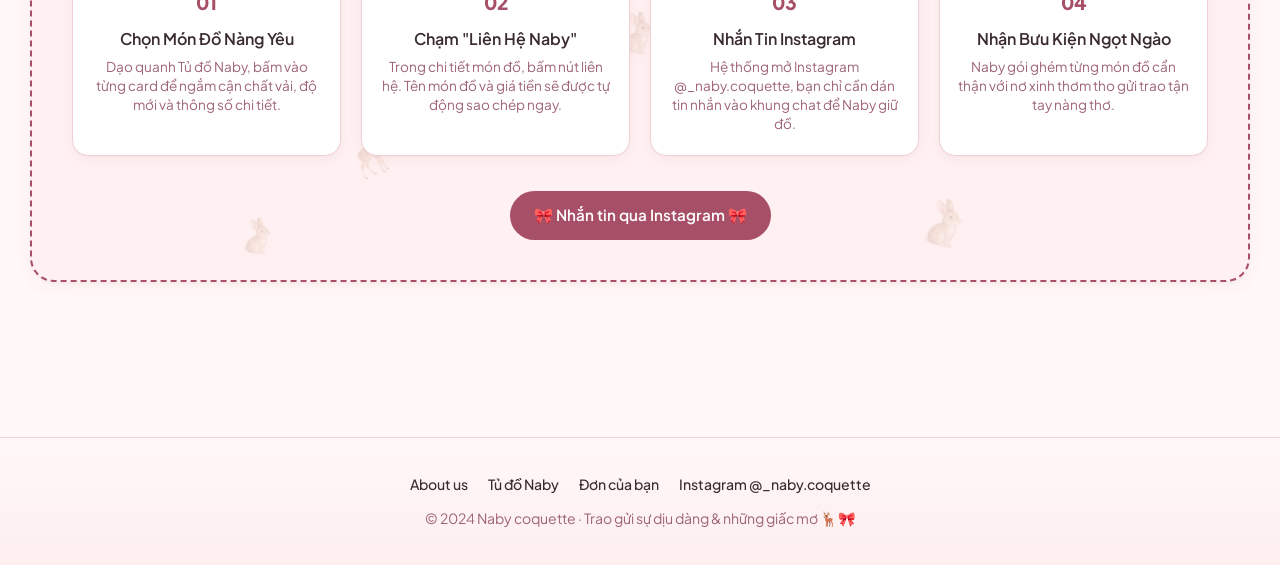
==== commit 630aff3b: "Chuyen thang Instagram khi bam Mua ngay khong copy, rai hoa tiet nai tho random khap khung guide va " ====
--- a/index.html
+++ b/index.html
@@ -427,12 +427,15 @@
       <!-- HƯỚNG DẪN ĐẶT HÀNG (4 KHỐI NẰM CẠNH NHAU TRÊN 1 HÀNG) -->
       <section class="order-guide-section" id="orderGuideSection">
         <div class="consign-box order-guide-box">
-          <!-- Họa tiết linh vật nai & thỏ phân bổ ngẫu nhiên duyên dáng trong khung -->
-          <img src="assets/elements/fawn_lying.png" alt="" class="consign-deco-mascot deco-mascot-top-left" aria-hidden="true">
-          <img src="assets/elements/bunny_mascot.png" alt="" class="consign-deco-mascot deco-mascot-top-right" aria-hidden="true">
-          <img src="assets/elements/fawn_mascot_hd.png" alt="" class="consign-deco-mascot deco-mascot-bottom-left" aria-hidden="true">
-          <img src="assets/elements/bunny_mascot.png" alt="" class="consign-deco-mascot deco-mascot-bottom-right" aria-hidden="true">
-          <img src="assets/elements/fawn_standing_right.png" alt="" class="consign-deco-mascot deco-mascot-mid-right" aria-hidden="true">
+          <!-- Họa tiết linh vật nai & thỏ phân bổ ngẫu nhiên rải rác khắp trong khung -->
+          <img src="assets/elements/fawn_lying.png" alt="" class="consign-deco-mascot rand-mascot-1" aria-hidden="true">
+          <img src="assets/elements/bunny_mascot.png" alt="" class="consign-deco-mascot rand-mascot-2" aria-hidden="true">
+          <img src="assets/elements/fawn_standing_right.png" alt="" class="consign-deco-mascot rand-mascot-3" aria-hidden="true">
+          <img src="assets/elements/bunny_mascot.png" alt="" class="consign-deco-mascot rand-mascot-4" aria-hidden="true">
+          <img src="assets/elements/fawn_mascot_hd.png" alt="" class="consign-deco-mascot rand-mascot-5" aria-hidden="true">
+          <img src="assets/elements/bunny_mascot.png" alt="" class="consign-deco-mascot rand-mascot-6" aria-hidden="true">
+          <img src="assets/elements/fawn_lying.png" alt="" class="consign-deco-mascot rand-mascot-7" aria-hidden="true">
+          <img src="assets/elements/bunny_mascot.png" alt="" class="consign-deco-mascot rand-mascot-8" aria-hidden="true">
 
           <span class="about-script">Easy Shopping Guide</span>
           <h3>Hướng Dẫn Đặt Hàng Cùng Naby ♡</h3>
--- a/css/style.css
+++ b/css/style.css
@@ -1547,61 +1547,73 @@
   box-shadow: 0 10px 24px rgba(168, 79, 104, 0.12);
 }
 
-/* Họa tiết nai & thỏ trang trí ngẫu nhiên trong khung Easy Shopping Guide & Join Our Wardrobe */
+/* Họa tiết nai & thỏ trang trí ngẫu nhiên rải rác trong khung Easy Shopping Guide & Join Our Wardrobe */
 .consign-deco-mascot {
   position: absolute;
   pointer-events: none;
   z-index: 0;
-  opacity: 0.26;
-  filter: drop-shadow(0 4px 8px rgba(168, 79, 104, 0.08));
+  opacity: 0.22;
+  filter: drop-shadow(0 3px 6px rgba(168, 79, 104, 0.08));
   transition: opacity 0.3s ease, transform 0.3s ease;
 }
 .consign-box:hover .consign-deco-mascot {
-  opacity: 0.45;
-}
-
-.deco-mascot-top-left {
-  top: 16px;
-  left: 24px;
-  width: 58px;
-  transform: rotate(-10deg);
-}
-
-.deco-mascot-top-right {
-  top: 18px;
-  right: 28px;
+  opacity: 0.42;
+}
+
+.rand-mascot-1 {
+  top: 8%;
+  left: 14%;
+  width: 48px;
+  transform: rotate(-14deg);
+}
+
+.rand-mascot-2 {
+  top: 14%;
+  left: 83%;
+  width: 42px;
+  transform: rotate(18deg);
+}
+
+.rand-mascot-3 {
+  top: 56%;
+  left: 4%;
+  width: 40px;
+  transform: rotate(-8deg);
+}
+
+.rand-mascot-4 {
+  top: 44%;
+  left: 48%;
+  width: 44px;
+  transform: rotate(12deg);
+}
+
+.rand-mascot-5 {
+  top: 69%;
+  left: 26%;
   width: 46px;
-  transform: rotate(12deg);
-}
-
-.deco-mascot-bottom-left {
-  bottom: 20px;
-  left: 32px;
-  width: 54px;
+  transform: rotate(-22deg);
+}
+
+.rand-mascot-6 {
+  top: 83%;
+  left: 73%;
+  width: 50px;
+  transform: rotate(15deg);
+}
+
+.rand-mascot-7 {
+  top: 36%;
+  left: 92%;
+  width: 36px;
+  transform: rotate(-12deg);
+}
+
+.rand-mascot-8 {
+  top: 87%;
+  left: 17%;
+  width: 38px;
   transform: rotate(8deg);
-}
-
-.deco-mascot-bottom-right {
-  bottom: 18px;
-  right: 28px;
-  width: 48px;
-  transform: rotate(-8deg);
-}
-
-.deco-mascot-mid-left {
-  top: 48%;
-  left: 12px;
-  width: 38px;
-  transform: translateY(-50%) rotate(-15deg);
-  opacity: 0.18;
-}
-
-.deco-mascot-mid-right {
-  top: 46%;
-  right: 14px;
-  width: 36px;
-  transform: translateY(-50%) rotate(15deg);
-  opacity: 0.18;
 }
 
 .consign-box .about-script,
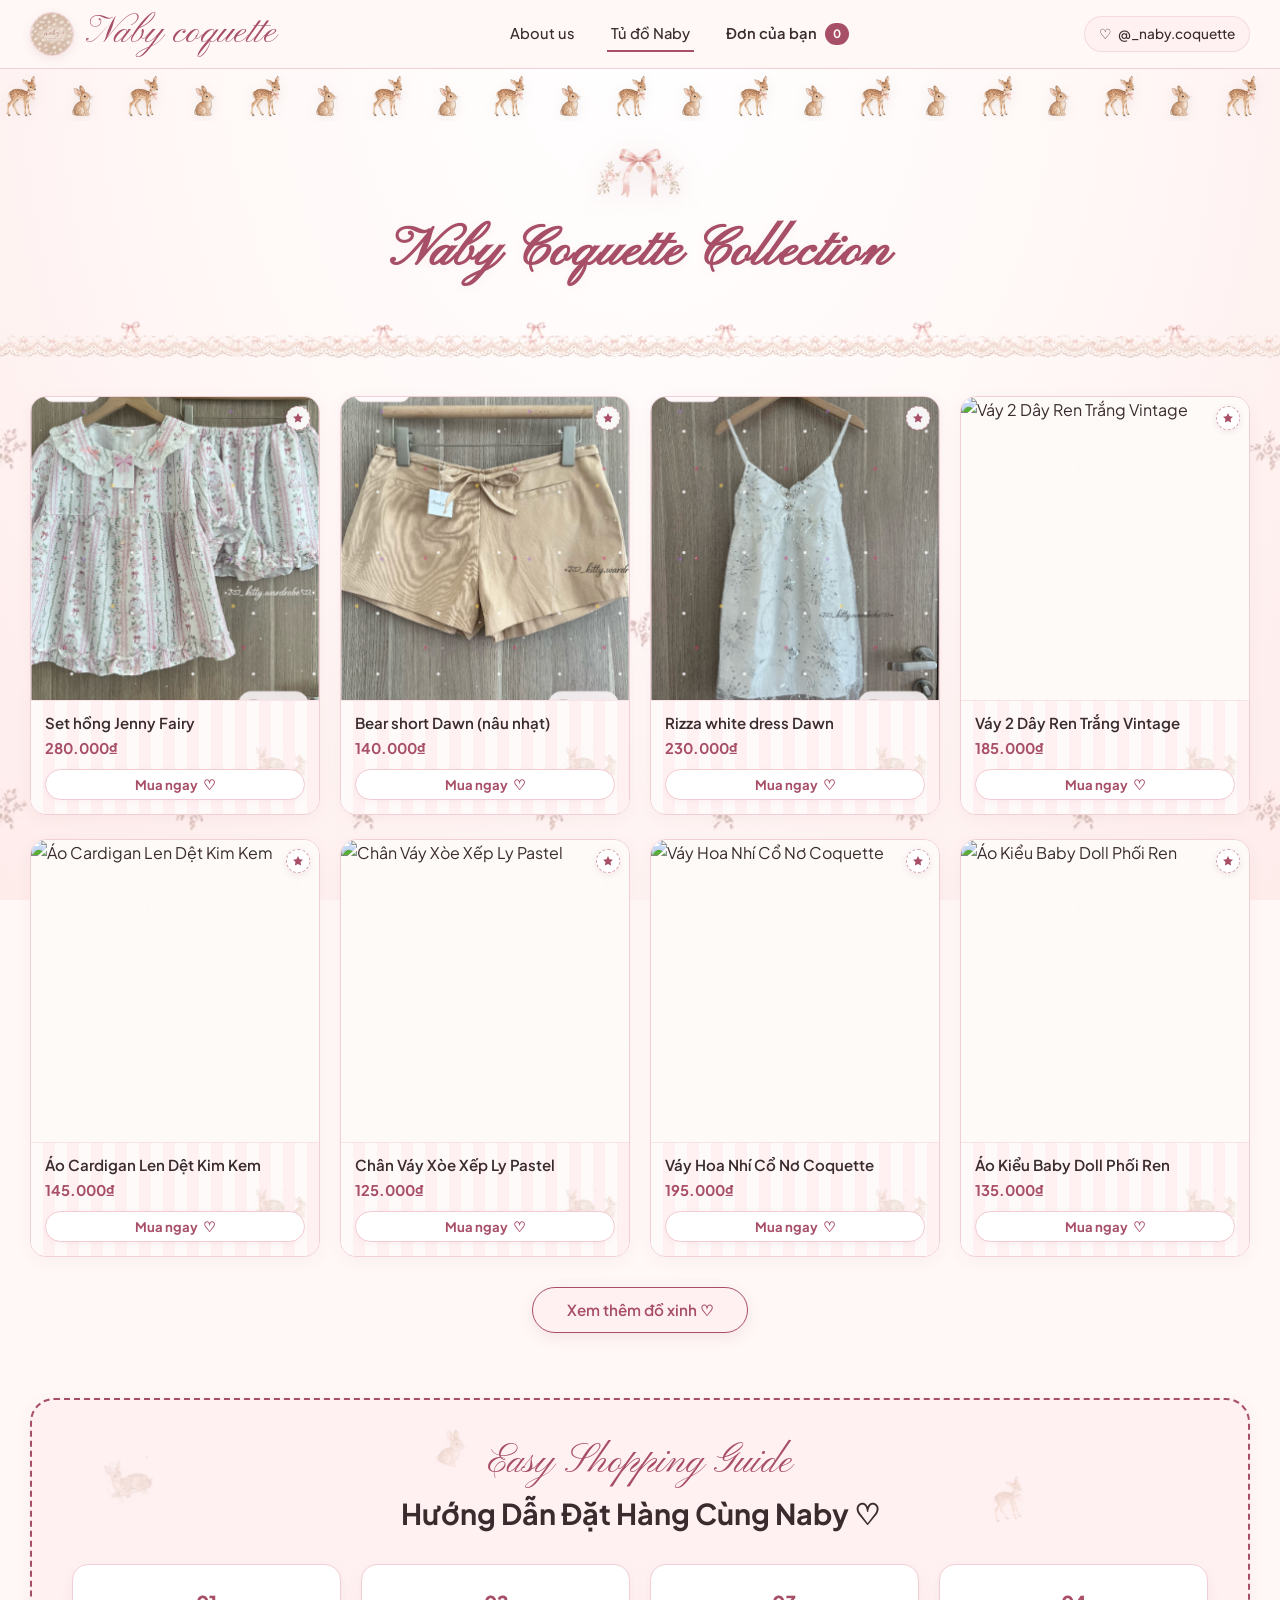
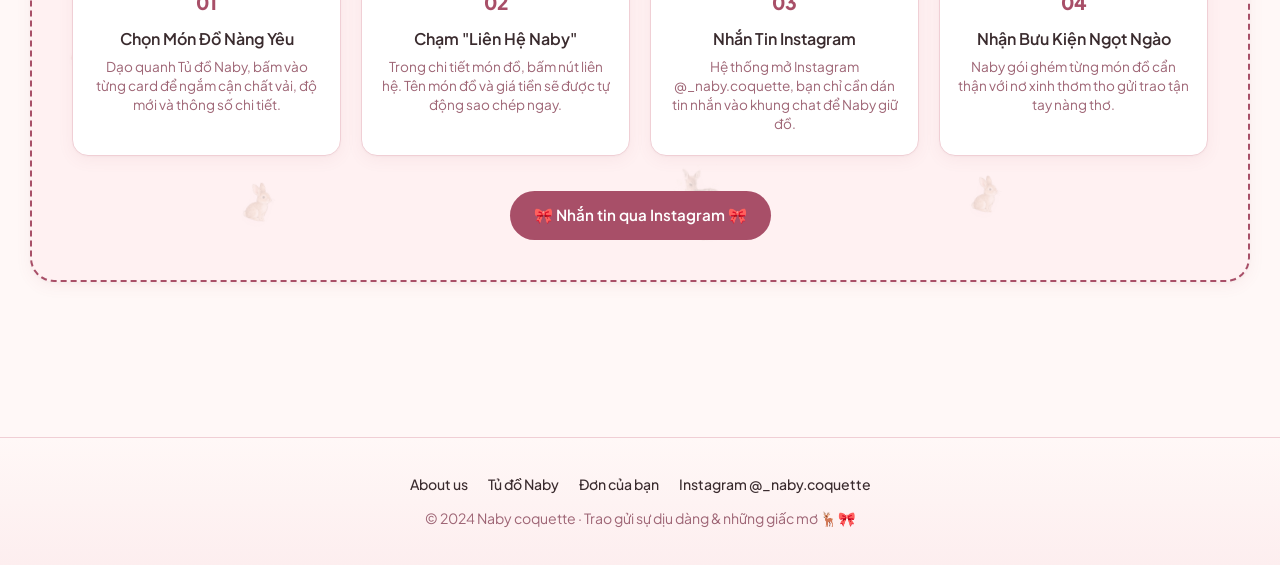
==== commit 820561c3: "Chuyen thang den trang Instagram khong copy, phan bo hoa tiet nai tho ngau nhien khong don 4 goc" ====
--- a/index.html
+++ b/index.html
@@ -427,15 +427,17 @@
       <!-- HƯỚNG DẪN ĐẶT HÀNG (4 KHỐI NẰM CẠNH NHAU TRÊN 1 HÀNG) -->
       <section class="order-guide-section" id="orderGuideSection">
         <div class="consign-box order-guide-box">
-          <!-- Họa tiết linh vật nai & thỏ phân bổ ngẫu nhiên rải rác khắp trong khung -->
-          <img src="assets/elements/fawn_lying.png" alt="" class="consign-deco-mascot rand-mascot-1" aria-hidden="true">
-          <img src="assets/elements/bunny_mascot.png" alt="" class="consign-deco-mascot rand-mascot-2" aria-hidden="true">
-          <img src="assets/elements/fawn_standing_right.png" alt="" class="consign-deco-mascot rand-mascot-3" aria-hidden="true">
-          <img src="assets/elements/bunny_mascot.png" alt="" class="consign-deco-mascot rand-mascot-4" aria-hidden="true">
-          <img src="assets/elements/fawn_mascot_hd.png" alt="" class="consign-deco-mascot rand-mascot-5" aria-hidden="true">
-          <img src="assets/elements/bunny_mascot.png" alt="" class="consign-deco-mascot rand-mascot-6" aria-hidden="true">
-          <img src="assets/elements/fawn_lying.png" alt="" class="consign-deco-mascot rand-mascot-7" aria-hidden="true">
-          <img src="assets/elements/bunny_mascot.png" alt="" class="consign-deco-mascot rand-mascot-8" aria-hidden="true">
+          <!-- Họa tiết linh vật nai & thỏ phân bổ ngẫu nhiên duyên dáng khắp khung -->
+          <div class="random-mascots-wrap" aria-hidden="true">
+            <img src="assets/elements/fawn_lying.png" alt="" class="random-mascot m-1">
+            <img src="assets/elements/bunny_mascot.png" alt="" class="random-mascot m-2">
+            <img src="assets/elements/fawn_mascot_hd.png" alt="" class="random-mascot m-3">
+            <img src="assets/elements/bunny_mascot.png" alt="" class="random-mascot m-4">
+            <img src="assets/elements/fawn_lying.png" alt="" class="random-mascot m-5">
+            <img src="assets/elements/bunny_mascot.png" alt="" class="random-mascot m-6">
+            <img src="assets/elements/fawn_standing_right.png" alt="" class="random-mascot m-7">
+            <img src="assets/elements/bunny_mascot.png" alt="" class="random-mascot m-8">
+          </div>
 
           <span class="about-script">Easy Shopping Guide</span>
           <h3>Hướng Dẫn Đặt Hàng Cùng Naby ♡</h3>
--- a/css/style.css
+++ b/css/style.css
@@ -1547,73 +1547,85 @@
   box-shadow: 0 10px 24px rgba(168, 79, 104, 0.12);
 }
 
-/* Họa tiết nai & thỏ trang trí ngẫu nhiên rải rác trong khung Easy Shopping Guide & Join Our Wardrobe */
-.consign-deco-mascot {
+/* Họa tiết nai & thỏ phân bổ ngẫu nhiên duyên dáng trong khung (không dồn 4 góc) */
+.random-mascots-wrap {
+  position: absolute;
+  top: 0;
+  left: 0;
+  width: 100%;
+  height: 100%;
+  pointer-events: none;
+  overflow: hidden;
+  z-index: 0;
+}
+
+.random-mascot {
   position: absolute;
   pointer-events: none;
-  z-index: 0;
   opacity: 0.22;
   filter: drop-shadow(0 3px 6px rgba(168, 79, 104, 0.08));
   transition: opacity 0.3s ease, transform 0.3s ease;
 }
-.consign-box:hover .consign-deco-mascot {
-  opacity: 0.42;
-}
-
-.rand-mascot-1 {
-  top: 8%;
-  left: 14%;
+
+.consign-box:hover .random-mascot {
+  opacity: 0.38;
+}
+
+/* Các vị trí ngẫu nhiên không đối xứng, rải đều khắp mặt phẳng khung */
+.random-mascot.m-1 {
+  top: 12%;
+  left: 6%;
   width: 48px;
   transform: rotate(-14deg);
 }
 
-.rand-mascot-2 {
-  top: 14%;
-  left: 83%;
-  width: 42px;
+.random-mascot.m-2 {
+  top: 6%;
+  left: 33%;
+  width: 38px;
   transform: rotate(18deg);
 }
 
-.rand-mascot-3 {
-  top: 56%;
-  left: 4%;
+.random-mascot.m-3 {
+  top: 16%;
+  right: 18%;
+  width: 44px;
+  transform: rotate(-10deg);
+}
+
+.random-mascot.m-4 {
+  top: 48%;
+  left: 3%;
+  width: 36px;
+  transform: rotate(20deg);
+}
+
+.random-mascot.m-5 {
+  top: 44%;
+  right: 4%;
+  width: 46px;
+  transform: rotate(-16deg);
+}
+
+.random-mascot.m-6 {
+  bottom: 12%;
+  left: 17%;
   width: 40px;
+  transform: rotate(14deg);
+}
+
+.random-mascot.m-7 {
+  bottom: 8%;
+  left: 53%;
+  width: 48px;
   transform: rotate(-8deg);
 }
 
-.rand-mascot-4 {
-  top: 44%;
-  left: 48%;
-  width: 44px;
+.random-mascot.m-8 {
+  bottom: 14%;
+  right: 20%;
+  width: 38px;
   transform: rotate(12deg);
-}
-
-.rand-mascot-5 {
-  top: 69%;
-  left: 26%;
-  width: 46px;
-  transform: rotate(-22deg);
-}
-
-.rand-mascot-6 {
-  top: 83%;
-  left: 73%;
-  width: 50px;
-  transform: rotate(15deg);
-}
-
-.rand-mascot-7 {
-  top: 36%;
-  left: 92%;
-  width: 36px;
-  transform: rotate(-12deg);
-}
-
-.rand-mascot-8 {
-  top: 87%;
-  left: 17%;
-  width: 38px;
-  transform: rotate(8deg);
 }
 
 .consign-box .about-script,
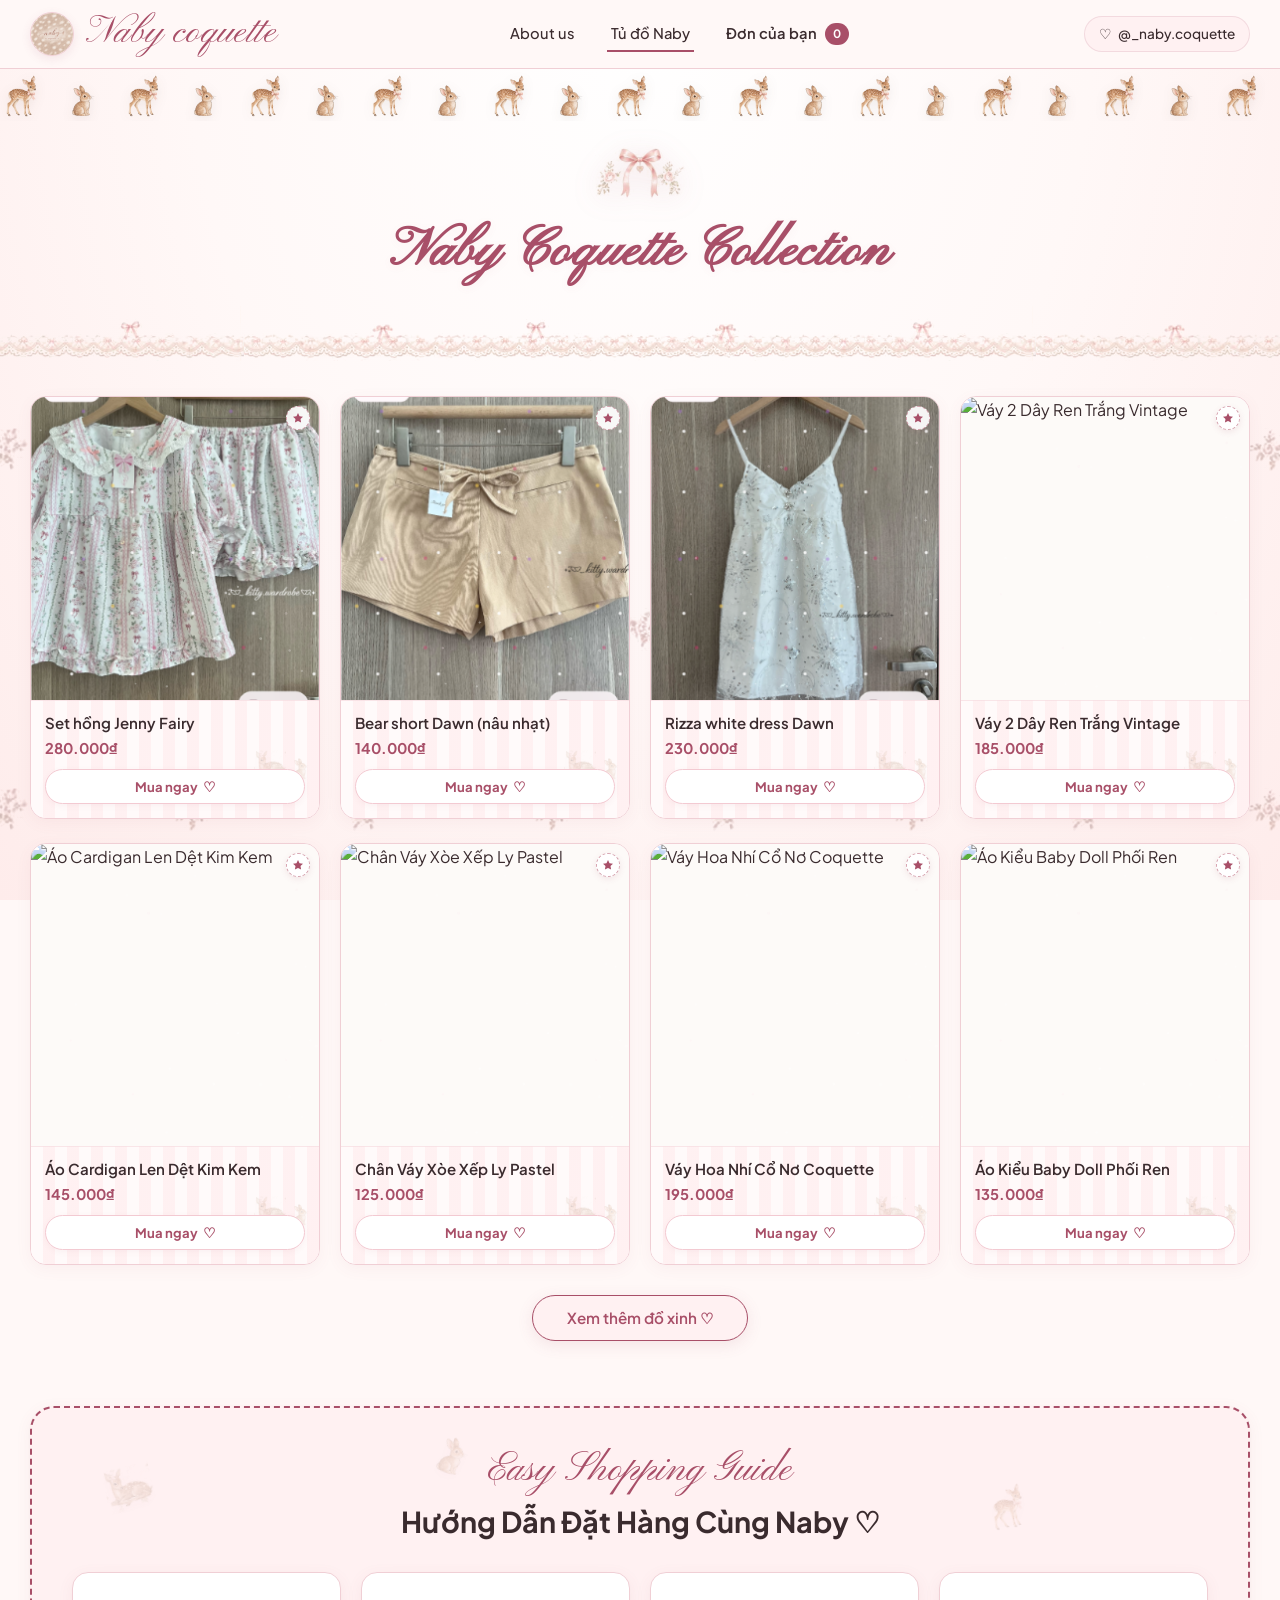
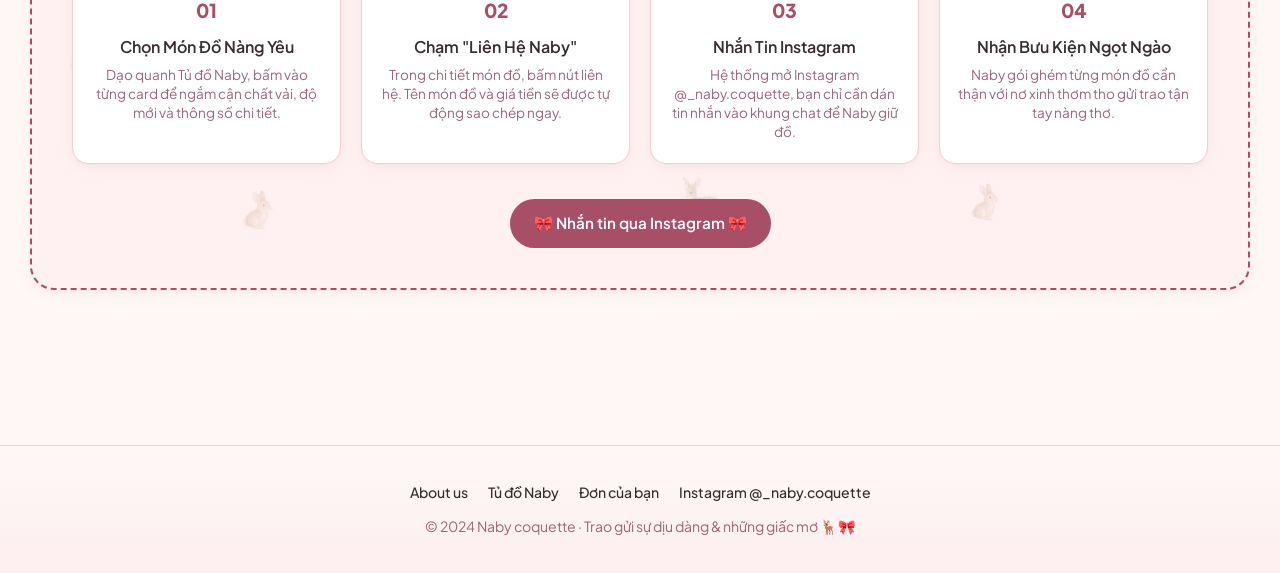
==== commit ff5c1732: "Dung the a direct link mo thang Instagram cho nut Mua ngay va Nhan tin qua Instagram, bo sung cache " ====
--- a/index.html
+++ b/index.html
@@ -14,7 +14,7 @@
   <link rel="preconnect" href="https://fonts.gstatic.com" crossorigin>
   <link href="https://fonts.googleapis.com/css2?family=Pinyon+Script&family=Plus+Jakarta+Sans:ital,wght@0,400;0,500;0,600;0,700;1,400;1,600&display=swap" rel="stylesheet">
   
-  <link rel="stylesheet" href="css/style.css">
+  <link rel="stylesheet" href="css/style.css?v=3.1">
 </head>
 <body>
 
@@ -536,14 +536,14 @@
         <!-- Khung chỉ 1 ô duy nhất: Nhắn tin qua Instagram -->
         <div class="modal-contact-box">
           <p class="modal-contact-hint">Chọn điều bạn muốn, Naby đã sẵn sàng hỗ trợ bạn ♡</p>
-          <button class="btn-contact-naby" id="btnContactNaby" type="button">
+          <a href="https://instagram.com/_naby.coquette" target="_blank" rel="noopener noreferrer" class="btn-contact-naby" id="btnContactNaby">
             <svg width="18" height="18" viewBox="0 0 24 24" fill="none" stroke="currentColor" stroke-width="2" stroke-linecap="round" stroke-linejoin="round">
               <rect width="20" height="20" x="2" y="2" rx="5" ry="5"></rect>
               <path d="M16 11.37A4 4 0 1 1 12.63 8 4 4 0 0 1 16 11.37z"></path>
               <line x1="17.5" y1="6.5" x2="17.51" y2="6.5"></line>
             </svg>
             <span>Nhắn tin qua Instagram</span>
-          </button>
+          </a>
         </div>
 
         <!-- Dải thumbnail ảnh nhỏ phía dưới -->
@@ -571,7 +571,7 @@
   </footer>
 
   <!-- SCRIPTS -->
-  <script src="js/items.js"></script>
-  <script src="js/app.js"></script>
+  <script src="js/items.js?v=3.2"></script>
+  <script src="js/app.js?v=3.2"></script>
 </body>
 </html>
--- a/css/style.css
+++ b/css/style.css
@@ -554,6 +554,7 @@
   box-shadow: 0 2px 6px rgba(168, 79, 104, 0.06);
   position: relative;
   z-index: 2;
+  text-decoration: none;
 }
 .btn-card-buy-now:hover {
   background: var(--dusty-rose);
@@ -942,6 +943,7 @@
   gap: 8px;
   box-shadow: 0 4px 14px rgba(168, 79, 104, 0.25);
   transition: all 0.25s ease;
+  text-decoration: none;
 }
 .btn-contact-naby:hover {
   background: #903c53;
